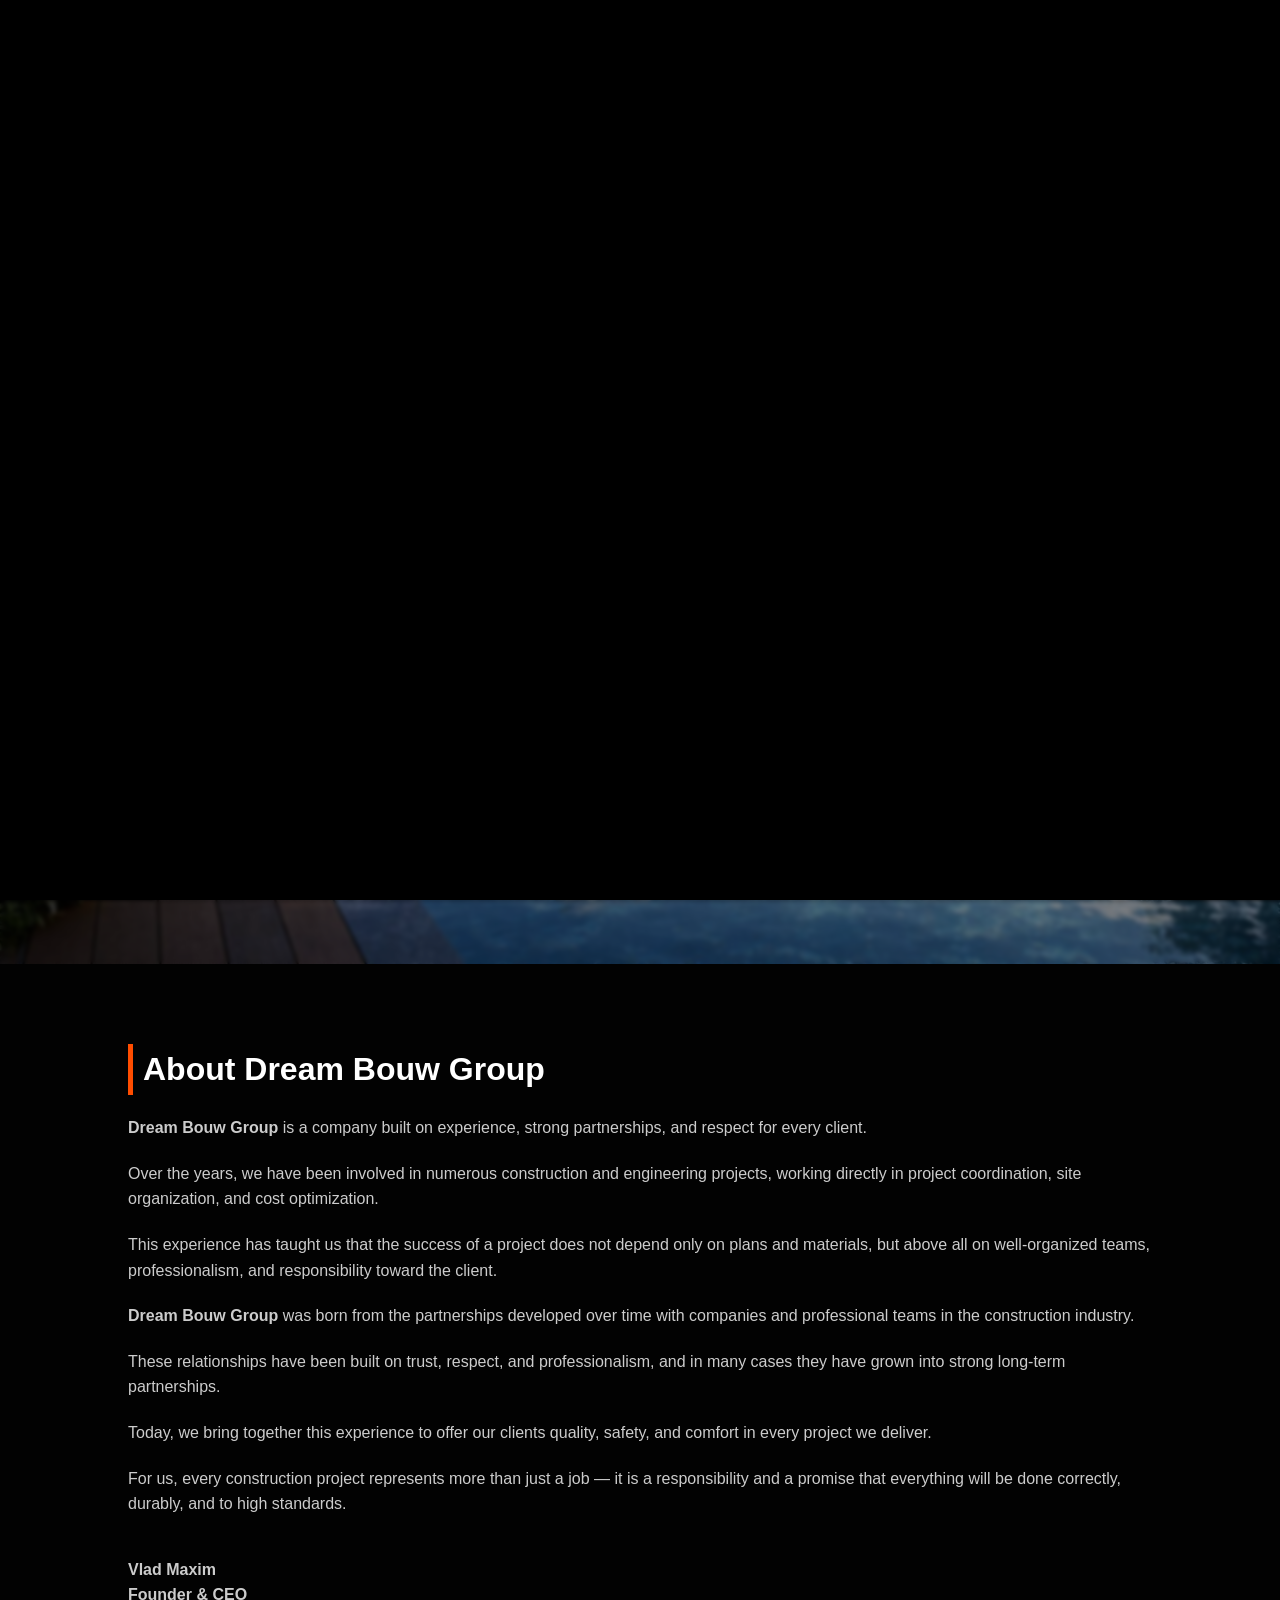
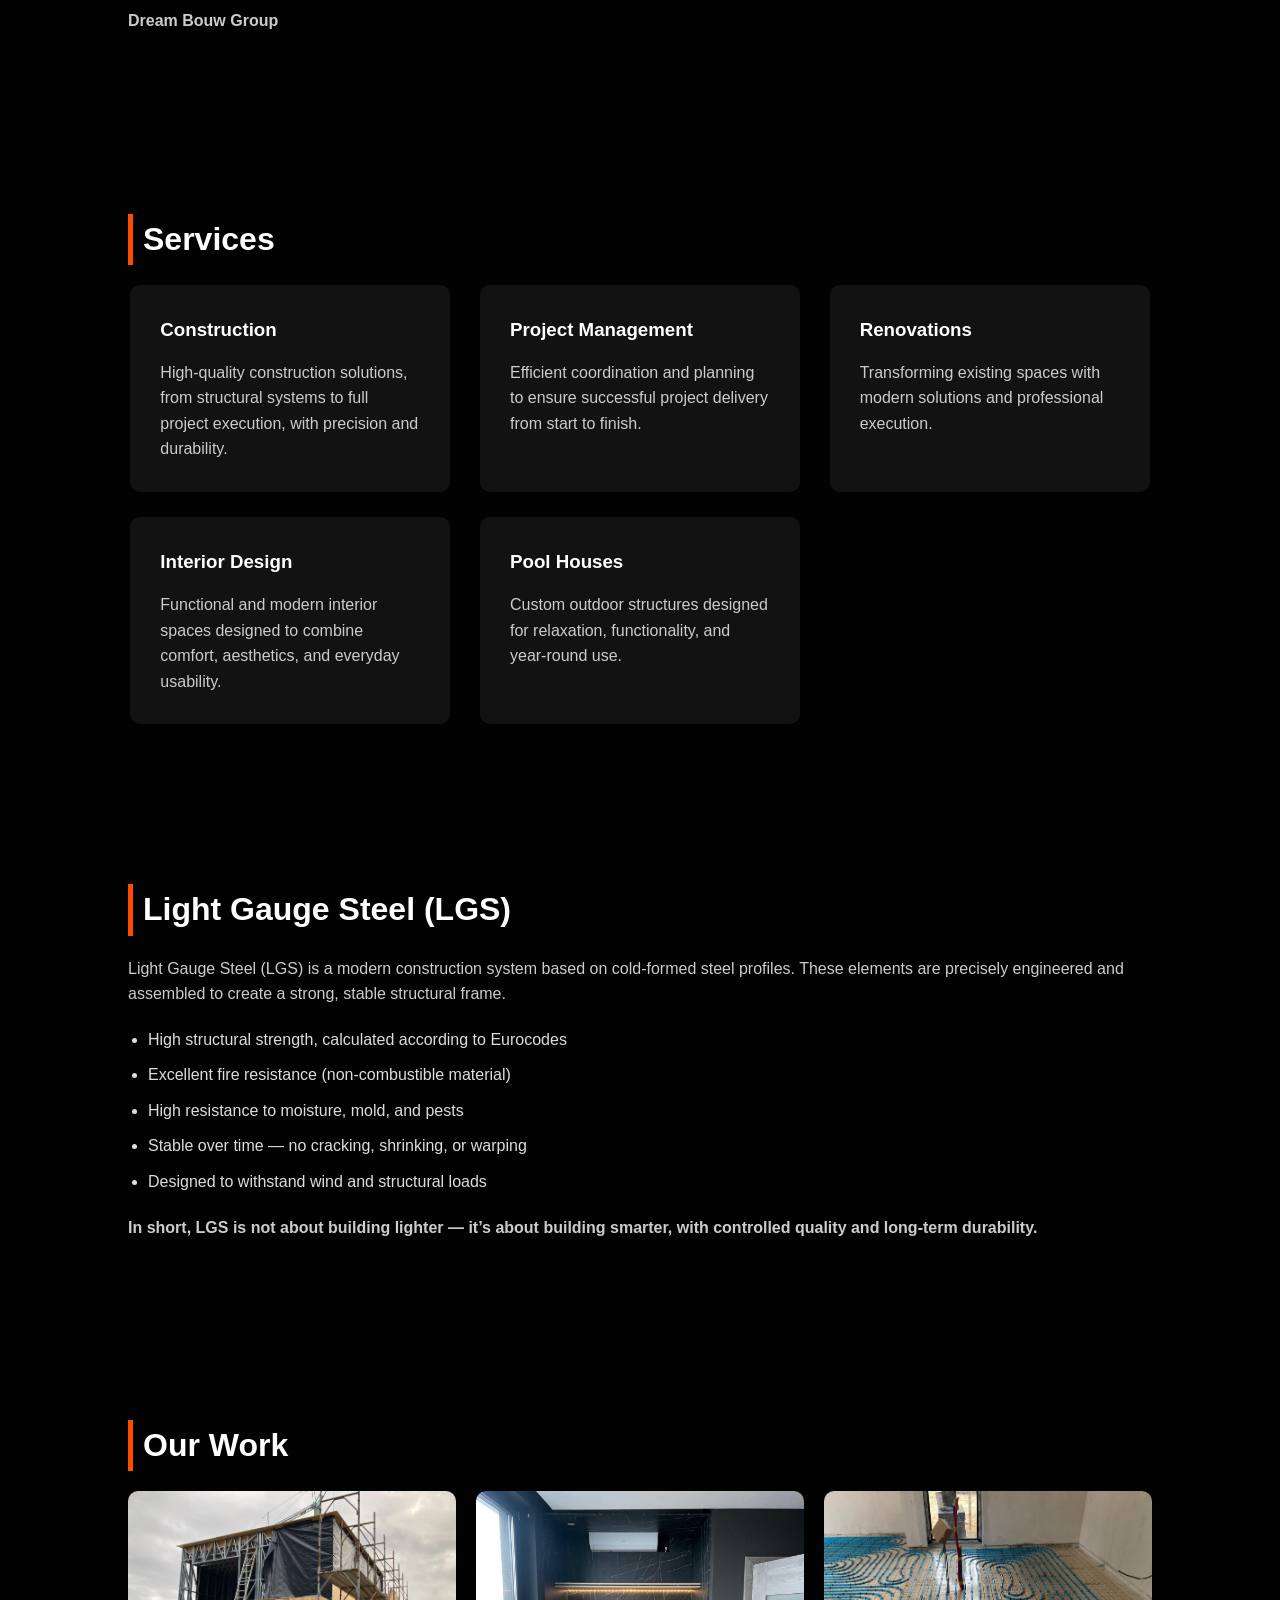
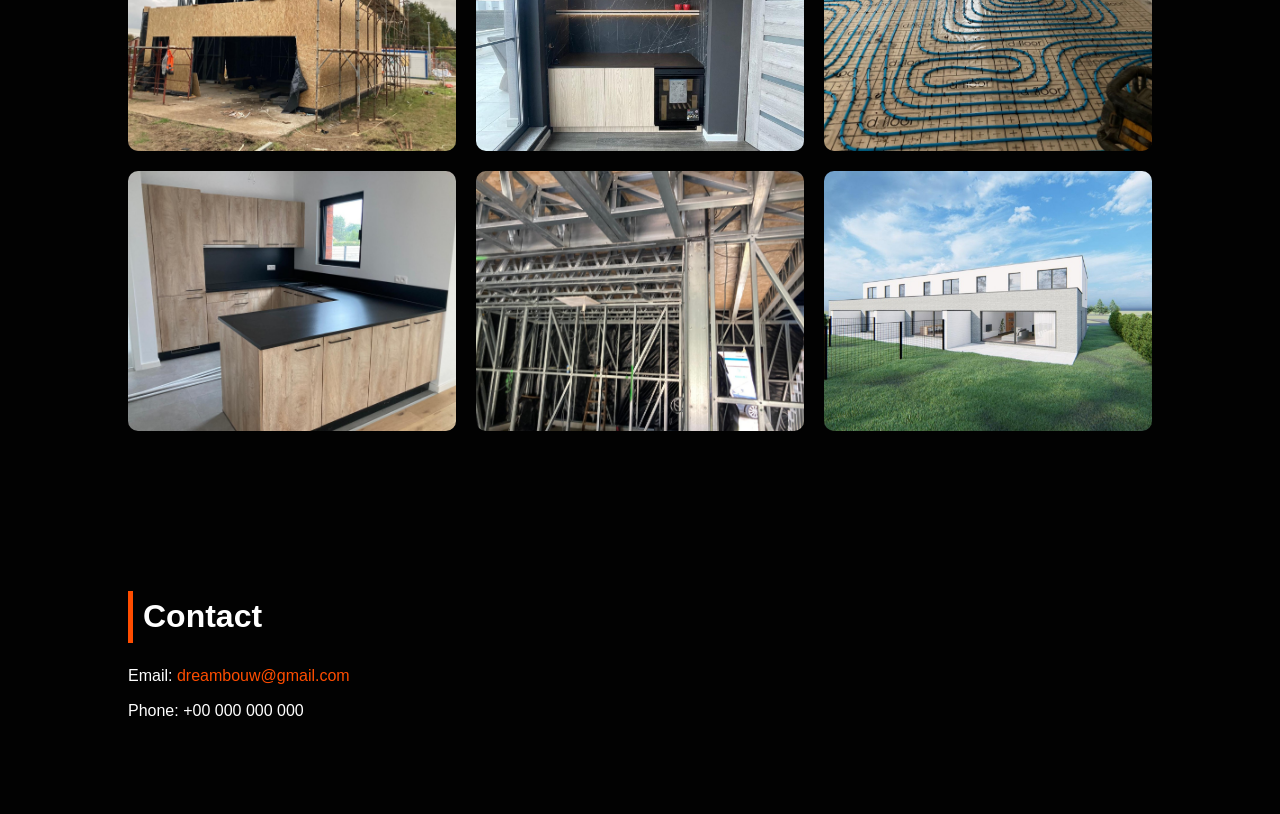
==== index.html @ 5bb0be72 "APP IPHONE TAMBIEN" ====
<!DOCTYPE html>
<html lang="en">

<head>
    <meta charset="UTF-8">
    <meta name="viewport" content="width=device-width, initial-scale=1.0">
    <title>DreamBouw Group</title>

    <link rel="stylesheet" href="style.css">
    <link rel="manifest" href="manifest.json">
    <meta name="theme-color" content="#000000">
    <link rel="icon" href="images/logo.jpg">
    <link rel="apple-touch-icon" href="images/icon-192.png">

    <meta name="apple-mobile-web-app-capable" content="yes">
    <meta name="apple-mobile-web-app-status-bar-style" content="black-translucent">
    <meta name="apple-mobile-web-app-title" content="DreamBouw">
</head>

<body>
    <div id="intro-video">
        <video id="introVid" autoplay muted playsinline>
            <source src="videos/intro.mp4" type="video/mp4">
        </video>
    </div>

    <!-- NAVBAR -->
    <nav class="navbar">
        <div class="logo">
            <a href="#home" class="logo-text">
                <span class="logo-silver">DREAM</span>
                <span class="logo-gold">BOUW GROUP</span>
            </a>
        </div>

        <div class="menu-toggle" id="menu-toggle">
            ☰
        </div>

        <ul class="nav-links" id="nav-links">
            <li><a href="#home">Home</a></li>
            <li><a href="#about">About</a></li>
            <li><a href="#services">Services</a></li>
            <li><a href="#lgs">LGS</a></li>
            <li><a href="#projects">Projects</a></li>
            <li><a href="#contact">Contact</a></li>
        </ul>
    </nav>

    <!-- HERO -->
    <header class="hero" id="home">
        <div class="overlay">
            <h1 id="hero-text">YOU DREAM IT</h1>
        </div>
    </header>

    <!-- ABOUT -->
    <section id="about" class="about">
        <div class="container">
            <h2>About Dream Bouw Group</h2>

            <p><strong>Dream Bouw Group</strong> is a company built on experience, strong partnerships, and respect for
                every client.</p>

            <p>Over the years, we have been involved in numerous construction and engineering projects, working directly
                in project coordination, site organization, and cost optimization.</p>

            <p>This experience has taught us that the success of a project does not depend only on plans and materials,
                but above all on well-organized teams, professionalism, and responsibility toward the client.</p>

            <p><strong>Dream Bouw Group</strong> was born from the partnerships developed over time with companies and
                professional teams in the construction industry.</p>

            <p>These relationships have been built on trust, respect, and professionalism, and in many cases they have
                grown into strong long-term partnerships.</p>

            <p>Today, we bring together this experience to offer our clients quality, safety, and comfort in every
                project we deliver.</p>

            <p>For us, every construction project represents more than just a job — it is a responsibility and a promise
                that everything will be done correctly, durably, and to high standards.</p>

            <p class="firma">
                Vlad Maxim<br>
                Founder & CEO<br>
                Dream Bouw Group
            </p>
        </div>
    </section>

    <!-- SERVICES -->
    <section id="services" class="section services">
        <div class="container">
            <h2>Services</h2>

            <div class="services-grid">

                <div class="service-card">
                    <h3>Construction</h3>
                    <p>High-quality construction solutions, from structural systems to full project execution, with
                        precision and durability.</p>
                </div>

                <div class="service-card">
                    <h3>Project Management</h3>
                    <p>Efficient coordination and planning to ensure successful project delivery from start to finish.
                    </p>
                </div>

                <div class="service-card">
                    <h3>Renovations</h3>
                    <p>Transforming existing spaces with modern solutions and professional execution.</p>
                </div>

                <div class="service-card">
                    <h3>Interior Design</h3>
                    <p>Functional and modern interior spaces designed to combine comfort, aesthetics, and everyday
                        usability.</p>
                </div>

                <div class="service-card">
                    <h3>Pool Houses</h3>
                    <p>Custom outdoor structures designed for relaxation, functionality, and year-round use.</p>
                </div>

            </div>
        </div>
    </section>

    <!-- LGS SECTION -->
    <section id="lgs" class="lgs">
        <div class="container">
            <h2>Light Gauge Steel (LGS)</h2>

            <p>
                Light Gauge Steel (LGS) is a modern construction system based on cold-formed steel profiles.
                These elements are precisely engineered and assembled to create a strong, stable structural frame.
            </p>

            <ul class="lgs-list">
                <li>High structural strength, calculated according to Eurocodes</li>
                <li>Excellent fire resistance (non-combustible material)</li>
                <li>High resistance to moisture, mold, and pests</li>
                <li>Stable over time — no cracking, shrinking, or warping</li>
                <li>Designed to withstand wind and structural loads</li>
            </ul>

            <p class="lgs-final">
                In short, LGS is not about building lighter — it’s about building smarter,
                with controlled quality and long-term durability.
            </p>
        </div>
    </section>

    <section id="projects" class="projects">
        <div class="container">
            <h2>Our Work</h2>

            <div class="projects-grid">

                <div class="project-card"
                    data-images='["images/project1.jpg","images/project1-2.jpg","images/project1-3.jpg","images/project1-4.jpg"]'>
                    <img src="images/project1.jpg" alt="">
                </div>

                <div class="project-card"
                    data-images='["images/project2.jpg","images/project2-2.jpg","images/project2-3.jpg","images/project2-4.jpg"]'>
                    <img src="images/project2.jpg" alt="">
                </div>

                <div class="project-card"
                    data-images='["images/project3.jpg","images/project3-2.jpg","images/project3-3.jpg","images/project3-4.jpg"]'>
                    <img src="images/project3.jpg" alt="">
                </div>

                <div class="project-card"
                    data-images='["images/project4.jpg","images/project4-2.jpg","images/project4-3.jpg","images/project4-4.jpg"]'>
                    <img src="images/project4.jpg" alt="">
                </div>

                <div class="project-card"
                    data-images='["images/project5.jpg","images/project5-2.jpg","images/project5-3.jpg","images/project5-4.jpg"]'>
                    <img src="images/project5.jpg" alt="">
                </div>

                <div class="project-card"
                    data-images='["images/project6.jpg","images/project6-2.jpg","images/project6-3.jpg","images/project6-4.jpg"]'>
                    <img src="images/project6.jpg" alt="">
                </div>

            </div>
        </div>
    </section>

    <!-- CONTACT -->
    <section id="contact" class="section contact">
        <div class="container">
            <h2>Contact</h2>
            <p>Email: <a href="mailto:dreambouw@gmail.com">dreambouw@gmail.com</a></p>
            <p>Phone: +00 000 000 000</p>
        </div>
    </section>

    <script src="script.js"></script>
</body>

</html>
---- style.css ----
/* RESET */
* {
    margin: 0;
    padding: 0;
    box-sizing: border-box;
}

/* GENERAL */
html {
    scroll-behavior: smooth;
}

body {
    font-family: Arial, sans-serif;
    background-color: #000;
    color: white;
    line-height: 1.6;
    padding-top: 64px;
    position: relative;
    min-height: 100vh;
    overflow-x: hidden;
}

body::before {
    content: "";
    position: fixed;
    inset: 0;
    background: url("images/estructura-sola.png") center center / cover no-repeat;
    transform: scale(1.12);
    filter: blur(7px) brightness(0.58);
    z-index: -2;
}

body::after {
    content: "";
    position: fixed;
    inset: 0;
    background: rgba(0, 0, 0, 0.20);
    z-index: -1;
}

/* NAVBAR */
.navbar {
    position: fixed;
    top: 0;
    left: 0;
    width: 100%;
    background: rgba(0, 0, 0, 0.72);
    backdrop-filter: blur(8px);
    -webkit-backdrop-filter: blur(8px);
    display: flex;
    justify-content: center;
    align-items: center;
    padding: 10px 20px;
    z-index: 1000;
    min-height: 64px;
}

/* LOGO */
.logo {
    display: flex;
    justify-content: center;
    align-items: center;
    width: 100%;
}

.logo-text {
    text-decoration: none;
    display: flex;
    align-items: center;
    gap: 8px;
    font-family: Arial, sans-serif;
    font-weight: 900;
    font-size: 1.35rem;
    line-height: 1;
    letter-spacing: 0.5px;
    text-transform: uppercase;
    white-space: nowrap;
}

.logo-silver,
.logo-gold {
    display: inline-block;
    text-shadow:
        0 1px 0 rgba(255, 255, 255, 0.35),
        0 2px 0 rgba(0, 0, 0, 0.25),
        0 3px 6px rgba(0, 0, 0, 0.45);
}

.logo-silver {
    background: linear-gradient(to bottom,
            #ffffff 0%,
            #f2f2f2 18%,
            #cfcfcf 38%,
            #ffffff 52%,
            #9c9c9c 72%,
            #eeeeee 100%);
    -webkit-background-clip: text;
    -webkit-text-fill-color: transparent;
    background-clip: text;
}

.logo-gold {
    background: linear-gradient(to bottom,
            #fff4b0 0%,
            #ffd95a 18%,
            #c69214 40%,
            #ffea8a 55%,
            #9f6d00 75%,
            #f5cd45 100%);
    -webkit-background-clip: text;
    -webkit-text-fill-color: transparent;
    background-clip: text;
}

/* LINKS */
.nav-links {
    list-style: none;
    display: flex;
    gap: 26px;
    align-items: center;
}

.nav-links a {
    text-decoration: none;
    text-transform: uppercase;
    font-weight: 300;
    font-size: 0.95rem;
    letter-spacing: 1.6px;
    color: rgba(255, 255, 255, 0.88);
    background: none;
    border: none;
    box-shadow: none;
    padding: 0;
    border-radius: 0;
    text-shadow: 0 1px 4px rgba(0, 0, 0, 0.45);
    transition: color 0.25s ease, opacity 0.25s ease;
}

.nav-links a:hover {
    color: #e7c46a;
    transform: none;
}

.nav-links a:active {
    transform: none;
    box-shadow: none;
}

/* HAMBURGUESA */
.menu-toggle {
    display: none;
    font-size: 2rem;
    cursor: pointer;
    color: white;
}

/* HERO */
.hero {
    position: relative;
    height: 100vh;
    overflow: hidden;
    display: flex;
    justify-content: center;
    align-items: center;
}

.hero::before {
    content: "";
    position: absolute;
    inset: 0;
    background: url("images/fondo.jpg") center center / cover no-repeat;
    z-index: 0;
    animation: zoomHero 20s ease-in-out infinite alternate;
}

@keyframes zoomHero {
    0% {
        transform: scale(1);
    }

    100% {
        transform: scale(1.05);
    }
}

/* OVERLAY */
.overlay {
    position: relative;
    z-index: 1;
    width: 100%;
    height: 100%;
    background: rgba(0, 0, 0, 0.45);
    backdrop-filter: blur(2px);
    -webkit-backdrop-filter: blur(2px);
    display: flex;
    justify-content: center;
    align-items: center;
    text-align: center;
    padding: 20px;
}

/* HERO TEXT */
#hero-text {
    font-size: 2.8rem;
    font-weight: 300;
    letter-spacing: 6px;
    text-transform: uppercase;
    color: rgba(255, 255, 255, 0.95);
    text-shadow:
        0 0 10px rgba(255, 255, 255, 0.15),
        0 0 20px rgba(255, 255, 255, 0.08);
    padding: 12px 30px;
    border-radius: 8px;
    border: 1px solid rgba(255, 255, 255, 0.08);
    opacity: 1;
    transform: translateY(0);
    transition: all 0.4s ease;
}

#hero-text:hover {
    letter-spacing: 8px;
    text-shadow:
        0 0 15px rgba(255, 255, 255, 0.25),
        0 0 30px rgba(255, 255, 255, 0.12);
    border-color: rgba(255, 255, 255, 0.2);
}

#hero-text::after {
    content: "";
    display: block;
    width: 60px;
    height: 1px;
    background: rgba(255, 255, 255, 0.4);
    margin: 12px auto 0;
    transition: width 0.4s ease, opacity 0.4s ease;
    opacity: 0.7;
}

#hero-text:hover::after {
    width: 100px;
    opacity: 1;
}

.hero-out {
    opacity: 0;
    transform: translateY(20px);
}

.hero-in {
    opacity: 1;
    transform: translateY(0);
}

/* SECCIONES */
section {
    padding: 80px 10%;
}

/* TITULOS */
h2 {
    font-size: 2rem;
    margin-bottom: 20px;
    border-left: 5px solid #ff4d00;
    padding-left: 10px;
}

/* ABOUT */
.about {
    background-color: rgba(10, 10, 10, 0.28);
}

.about p {
    margin-bottom: 20px;
    color: #ccc;
}

/* FIRMA */
.firma {
    margin-top: 40px;
    font-weight: bold;
}

/* SERVICES */
.services {
    background: rgba(10, 10, 10, 0.28);
}

.services-grid {
    display: grid;
    grid-template-columns: repeat(3, 1fr);
    gap: 25px;
    justify-items: center;
}

.service-card {
    width: 100%;
    max-width: 320px;
    background: rgba(26, 26, 26, 0.68);
    padding: 30px;
    border-radius: 10px;
    transition: transform 0.3s ease, background 0.3s ease;
}

.service-card:hover {
    transform: translateY(-5px);
    background: rgba(34, 34, 34, 0.82);
}

.service-card h3 {
    margin-bottom: 15px;
    color: white;
}

.service-card p {
    color: #ccc;
}

/* LGS */
.lgs {
    background-color: rgba(10, 10, 10, 0.28);
    padding: 80px 10%;
}

.lgs p {
    margin-bottom: 20px;
    color: #ccc;
}

.lgs-list {
    margin: 20px 0;
    padding-left: 20px;
}

.lgs-list li {
    margin-bottom: 10px;
    color: #ddd;
}

.lgs-final {
    margin-top: 20px;
    font-weight: bold;
    color: white;
}

/* PROJECTS */
.projects {
    padding: 80px 10%;
    background: rgba(10, 10, 10, 0.22);
}

.projects-grid {
    display: grid;
    grid-template-columns: repeat(3, 1fr);
    gap: 20px;
}

.project-card {
    position: relative;
    overflow: hidden;
    border-radius: 10px;
    background: rgba(17, 17, 17, 0.68);
    transition: box-shadow 0.3s ease;
}

.project-card img {
    width: 100%;
    height: 260px;
    object-fit: cover;
    display: block;
    transition: transform 0.4s ease, opacity 0.3s ease;
}

.project-card:hover img {
    transform: scale(1.03);
}

.project-card:hover {
    box-shadow: 0 0 20px rgba(255, 77, 0, 0.25);
}

/* CONTACT */
.contact {
    background: rgba(10, 10, 10, 0.25);
}

.contact p {
    margin-bottom: 10px;
}

.contact a {
    color: #ff4d00;
    text-decoration: none;
}

.contact a:hover {
    text-decoration: underline;
}

/* INTRO VIDEO */
#intro-video {
    position: fixed;
    inset: 0;
    background: black;
    z-index: 9999;
    overflow: hidden;
}

#intro-video video {
    width: 100%;
    height: 100%;
    object-fit: cover;
    display: block;
}

.fade-out {
    opacity: 0;
    transition: opacity 1s ease;
    pointer-events: none;
}

/* MOBILE */
@media (max-width: 768px) {
    body {
        padding-top: 70px;
    }

    body::before {
        transform: scale(1.08);
        filter: blur(6px) brightness(0.55);
    }

    .navbar {
        justify-content: center;
        padding: 15px 50px 15px 20px;
        min-height: 70px;
    }

    .menu-toggle {
        display: block;
        position: absolute;
        right: 20px;
        top: 50%;
        transform: translateY(-50%);
    }

    .nav-links {
        position: absolute;
        top: 70px;
        left: 0;
        width: 100%;
        background: rgba(0, 0, 0, 0.92);
        flex-direction: column;
        text-align: center;
        display: none;
        gap: 0;
        padding: 8px 0 12px;
    }

    .nav-links.active {
        display: flex;
    }

    .logo-text {
        font-size: 1.05rem;
        gap: 5px;
    }

    .nav-links li {
        padding: 8px 0;
        border-top: none;
    }

    .nav-links a {
        display: inline-block;
        min-width: auto;
        text-align: center;
        font-size: 0.92rem;
        font-weight: 300;
        letter-spacing: 1.4px;
        padding: 6px 0;
    }

    .hero {
        height: 100vh;
        padding: 0;
        background-position: center center;
        background-size: cover;
    }

    .overlay {
        width: 100%;
        height: 100%;
        padding: 20px;
        background: rgba(0, 0, 0, 0.35);
    }

    #hero-text {
        font-size: 2rem;
    }

    section {
        padding: 50px 20px;
    }

    h2 {
        font-size: 1.5rem;
    }

    .about {
        text-align: left;
    }

    .services-grid {
        grid-template-columns: 1fr;
    }

    .projects-grid {
        grid-template-columns: 1fr;
    }

    .project-card img {
        height: 240px;
    }

    .lgs {
        padding: 50px 20px;
    }
}
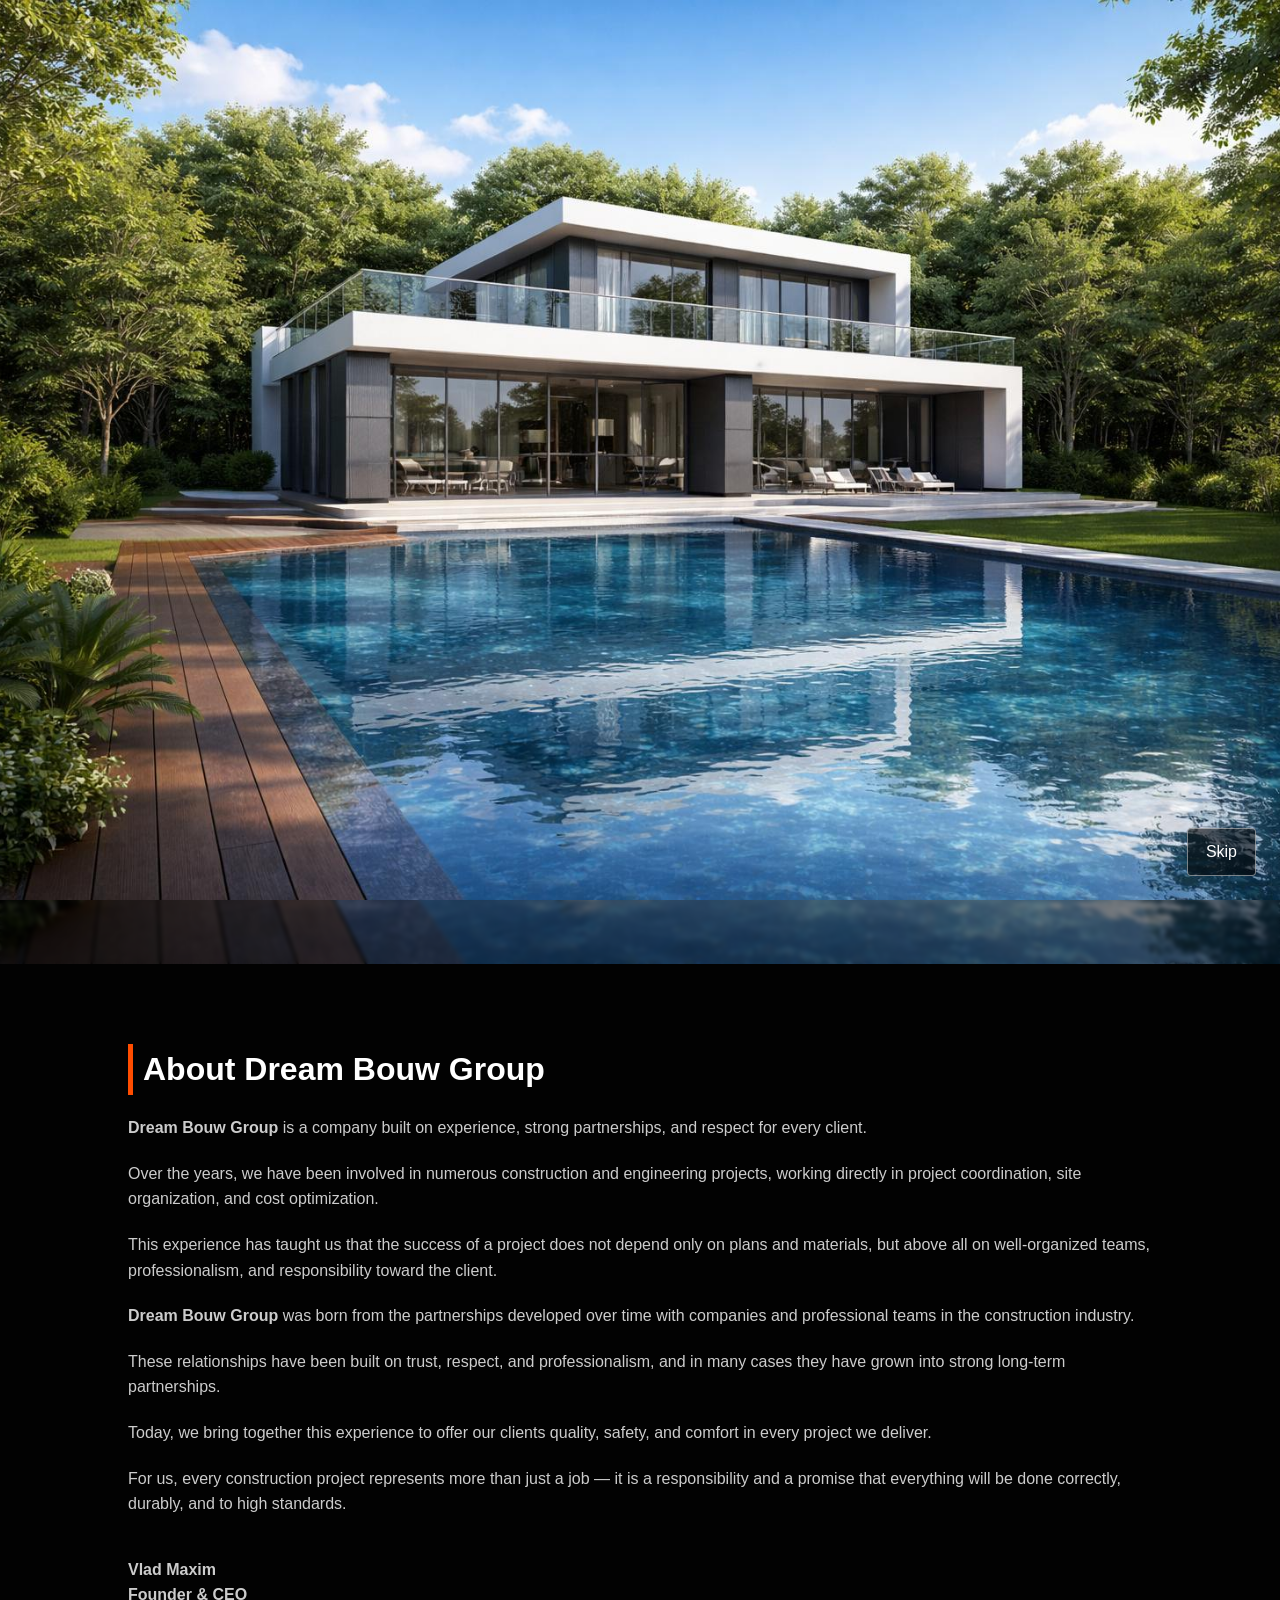
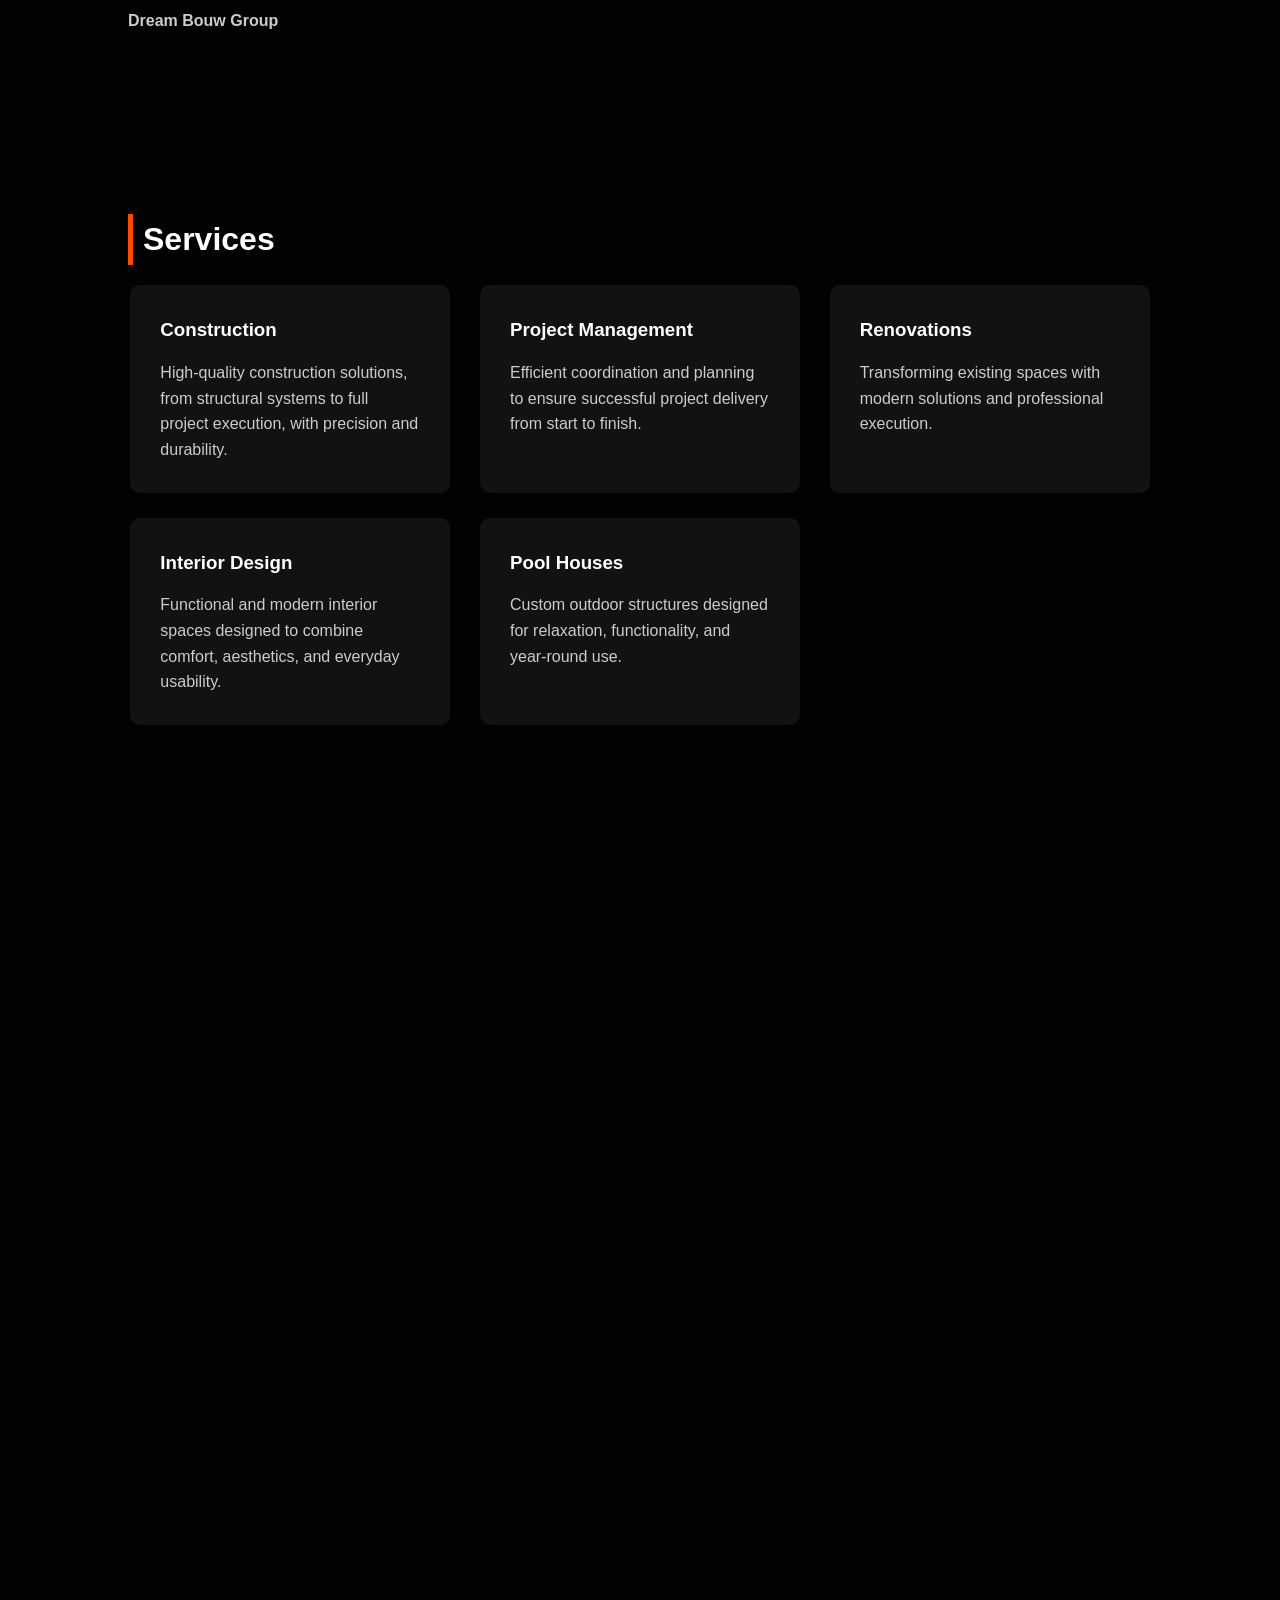
==== commit 9a788b3f: "Improve static site SEO and contact UX" ====
--- a/index.html
+++ b/index.html
@@ -5,7 +5,25 @@
     <meta charset="UTF-8">
     <meta name="viewport" content="width=device-width, initial-scale=1.0">
     <title>DreamBouw Group</title>
-
+    <meta name="description"
+        content="DreamBouw Group delivers construction, renovations, project management, interior design, pool houses, and Light Gauge Steel solutions with durable, professional execution.">
+    <link rel="canonical" href="https://dreambouwgroup.com/">
+
+    <meta property="og:type" content="website">
+    <meta property="og:title" content="DreamBouw Group">
+    <meta property="og:description"
+        content="Construction, renovations, project management, interior design, pool houses, and Light Gauge Steel solutions.">
+    <meta property="og:url" content="https://dreambouwgroup.com/">
+    <meta property="og:image" content="https://dreambouwgroup.com/images/fondo.jpg">
+    <meta property="og:site_name" content="DreamBouw Group">
+
+    <meta name="twitter:card" content="summary_large_image">
+    <meta name="twitter:title" content="DreamBouw Group">
+    <meta name="twitter:description"
+        content="Construction, renovations, project management, interior design, pool houses, and Light Gauge Steel solutions.">
+    <meta name="twitter:image" content="https://dreambouwgroup.com/images/fondo.jpg">
+
+    <link rel="preload" href="images/fondo.jpg" as="image">
     <link rel="stylesheet" href="style.css">
     <link rel="manifest" href="manifest.json">
     <meta name="theme-color" content="#000000">
@@ -15,13 +33,31 @@
     <meta name="apple-mobile-web-app-capable" content="yes">
     <meta name="apple-mobile-web-app-status-bar-style" content="black-translucent">
     <meta name="apple-mobile-web-app-title" content="DreamBouw">
+
+    <script type="application/ld+json">
+        {
+            "@context": "https://schema.org",
+            "@type": "ConstructionBusiness",
+            "name": "DreamBouw Group",
+            "url": "https://dreambouwgroup.com/",
+            "logo": "https://dreambouwgroup.com/images/logo.jpg",
+            "email": "info@dreambouwgroup.com",
+            "telephone": "+32494583589",
+            "founder": {
+                "@type": "Person",
+                "name": "Vlad Maxim"
+            },
+            "description": "Construction, renovations, project management, interior design, pool houses, and Light Gauge Steel solutions."
+        }
+    </script>
 </head>
 
 <body>
     <div id="intro-video">
-        <video id="introVid" autoplay muted playsinline>
+        <video id="introVid" autoplay muted playsinline preload="metadata" poster="images/fondo.jpg">
             <source src="videos/intro.mp4" type="video/mp4">
         </video>
+        <button class="intro-skip" id="intro-skip" type="button">Skip</button>
     </div>
 
     <!-- NAVBAR -->
@@ -33,9 +69,10 @@
             </a>
         </div>
 
-        <div class="menu-toggle" id="menu-toggle">
+        <button class="menu-toggle" id="menu-toggle" type="button" aria-label="Open navigation menu"
+            aria-controls="nav-links" aria-expanded="false">
             ☰
-        </div>
+        </button>
 
         <ul class="nav-links" id="nav-links">
             <li><a href="#home">Home</a></li>
@@ -50,7 +87,15 @@
     <!-- HERO -->
     <header class="hero" id="home">
         <div class="overlay">
-            <h1 id="hero-text">YOU DREAM IT</h1>
+            <div class="hero-content">
+                <h1 id="hero-text">YOU DREAM IT</h1>
+                <div class="hero-actions">
+                    <a class="button button-primary"
+                        href="mailto:info@dreambouwgroup.com?subject=Project%20request%20-%20DreamBouw%20Group">Request a
+                        quote</a>
+                    <a class="button button-secondary" href="#projects">View work</a>
+                </div>
+            </div>
         </div>
     </header>
 
@@ -160,32 +205,50 @@
 
                 <div class="project-card"
                     data-images='["images/project1.jpg","images/project1-2.jpg","images/project1-3.jpg","images/project1-4.jpg"]'>
-                    <img src="images/project1.jpg" alt="">
+                    <button class="project-button" type="button" aria-label="Open construction project gallery">
+                        <img src="images/project1.jpg" alt="DreamBouw construction project exterior view" width="1536"
+                            height="1152" loading="lazy" decoding="async">
+                    </button>
                 </div>
 
                 <div class="project-card"
                     data-images='["images/project2.jpg","images/project2-2.jpg","images/project2-3.jpg","images/project2-4.jpg"]'>
-                    <img src="images/project2.jpg" alt="">
+                    <button class="project-button" type="button" aria-label="Open renovation project gallery">
+                        <img src="images/project2.jpg" alt="DreamBouw renovation project detail" width="1152"
+                            height="1536" loading="lazy" decoding="async">
+                    </button>
                 </div>
 
                 <div class="project-card"
                     data-images='["images/project3.jpg","images/project3-2.jpg","images/project3-3.jpg","images/project3-4.jpg"]'>
-                    <img src="images/project3.jpg" alt="">
+                    <button class="project-button" type="button" aria-label="Open structural construction gallery">
+                        <img src="images/project3.jpg" alt="DreamBouw structural construction work" width="1536"
+                            height="1152" loading="lazy" decoding="async">
+                    </button>
                 </div>
 
                 <div class="project-card"
                     data-images='["images/project4.jpg","images/project4-2.jpg","images/project4-3.jpg","images/project4-4.jpg"]'>
-                    <img src="images/project4.jpg" alt="">
+                    <button class="project-button" type="button" aria-label="Open interior and finishing gallery">
+                        <img src="images/project4.jpg" alt="DreamBouw interior and finishing project" width="1536"
+                            height="1152" loading="lazy" decoding="async">
+                    </button>
                 </div>
 
                 <div class="project-card"
                     data-images='["images/project5.jpg","images/project5-2.jpg","images/project5-3.jpg","images/project5-4.jpg"]'>
-                    <img src="images/project5.jpg" alt="">
+                    <button class="project-button" type="button" aria-label="Open residential building gallery">
+                        <img src="images/project5.jpg" alt="DreamBouw residential building project" width="1536"
+                            height="1152" loading="lazy" decoding="async">
+                    </button>
                 </div>
 
                 <div class="project-card"
                     data-images='["images/project6.jpg","images/project6-2.jpg","images/project6-3.jpg","images/project6-4.jpg"]'>
-                    <img src="images/project6.jpg" alt="">
+                    <button class="project-button" type="button" aria-label="Open completed construction gallery">
+                        <img src="images/project6.jpg" alt="DreamBouw completed construction project" width="1536"
+                            height="864" loading="lazy" decoding="async">
+                    </button>
                 </div>
 
             </div>
@@ -196,12 +259,29 @@
     <section id="contact" class="section contact">
         <div class="container">
             <h2>Contact</h2>
-            <p>Email: <a href="mailto:dreambouw@gmail.com">dreambouw@gmail.com</a></p>
-            <p>Phone: +00 000 000 000</p>
-        </div>
-    </section>
+            <p>Tell us what you want to build and we will get back to you with the next steps.</p>
+            <div class="contact-actions">
+                <a class="button button-primary"
+                    href="mailto:info@dreambouwgroup.com?subject=Project%20request%20-%20DreamBouw%20Group&body=Hello%20DreamBouw%20Group,%0D%0A%0D%0AI%20would%20like%20to%20discuss%20a%20project.%0D%0A%0D%0AProject%20type:%0D%0ALocation:%0D%0ATimeline:%0D%0AMessage:%0D%0A">Email
+                    DreamBouw</a>
+                <a class="button button-secondary" href="mailto:info@dreambouwgroup.com">info@dreambouwgroup.com</a>
+                <a class="button button-secondary" href="tel:+32494583589">+32 494 58 35 89</a>
+            </div>
+        </div>
+    </section>
+
+    <div class="lightbox" id="project-lightbox" aria-hidden="true">
+        <div class="lightbox-backdrop" data-lightbox-close></div>
+        <div class="lightbox-dialog" role="dialog" aria-modal="true" aria-label="Project gallery">
+            <button class="lightbox-close" type="button" aria-label="Close gallery" data-lightbox-close>×</button>
+            <button class="lightbox-nav lightbox-prev" type="button" aria-label="Previous image">‹</button>
+            <img class="lightbox-image" id="lightbox-image" src="images/project1.jpg" alt="">
+            <button class="lightbox-nav lightbox-next" type="button" aria-label="Next image">›</button>
+            <p class="lightbox-count" id="lightbox-count"></p>
+        </div>
+    </div>
 
     <script src="script.js"></script>
 </body>
 
-</html>+</html>
--- a/style.css
+++ b/style.css
@@ -19,6 +19,10 @@
     position: relative;
     min-height: 100vh;
     overflow-x: hidden;
+}
+
+body.lightbox-open {
+    overflow: hidden;
 }
 
 body::before {
@@ -153,6 +157,17 @@
     font-size: 2rem;
     cursor: pointer;
     color: white;
+    background: transparent;
+    border: 0;
+    line-height: 1;
+    padding: 4px;
+}
+
+.menu-toggle:focus-visible,
+.nav-links a:focus-visible,
+.logo-text:focus-visible {
+    outline: 2px solid #e7c46a;
+    outline-offset: 4px;
 }
 
 /* HERO */
@@ -198,6 +213,13 @@
     align-items: center;
     text-align: center;
     padding: 20px;
+}
+
+.hero-content {
+    display: flex;
+    flex-direction: column;
+    align-items: center;
+    gap: 28px;
 }
 
 /* HERO TEXT */
@@ -237,6 +259,53 @@
     opacity: 0.7;
 }
 
+.hero-actions,
+.contact-actions {
+    display: flex;
+    flex-wrap: wrap;
+    justify-content: center;
+    gap: 14px;
+}
+
+.button {
+    display: inline-flex;
+    align-items: center;
+    justify-content: center;
+    min-height: 44px;
+    padding: 10px 18px;
+    border-radius: 4px;
+    border: 1px solid transparent;
+    font-weight: 700;
+    text-decoration: none;
+    text-transform: uppercase;
+    letter-spacing: 0.8px;
+    line-height: 1.2;
+    transition: background 0.25s ease, border-color 0.25s ease, color 0.25s ease;
+}
+
+.button-primary {
+    background: #ff4d00;
+    color: white;
+}
+
+.button-primary:hover,
+.button-primary:focus-visible {
+    background: #e74400;
+    color: white;
+}
+
+.button-secondary {
+    border-color: rgba(255, 255, 255, 0.55);
+    background: rgba(0, 0, 0, 0.36);
+    color: white;
+}
+
+.button-secondary:hover,
+.button-secondary:focus-visible {
+    border-color: #e7c46a;
+    color: #e7c46a;
+}
+
 #hero-text:hover::after {
     width: 100px;
     opacity: 1;
@@ -255,6 +324,8 @@
 /* SECCIONES */
 section {
     padding: 80px 10%;
+    content-visibility: auto;
+    contain-intrinsic-size: 700px;
 }
 
 /* TITULOS */
@@ -363,6 +434,20 @@
     transition: box-shadow 0.3s ease;
 }
 
+.project-button {
+    display: block;
+    width: 100%;
+    border: 0;
+    padding: 0;
+    background: transparent;
+    cursor: pointer;
+}
+
+.project-button:focus-visible {
+    outline: 2px solid #e7c46a;
+    outline-offset: 4px;
+}
+
 .project-card img {
     width: 100%;
     height: 260px;
@@ -386,15 +471,109 @@
 
 .contact p {
     margin-bottom: 10px;
+    color: #ccc;
 }
 
 .contact a {
-    color: #ff4d00;
     text-decoration: none;
 }
 
-.contact a:hover {
-    text-decoration: underline;
+.contact-actions {
+    justify-content: flex-start;
+    margin-top: 22px;
+}
+
+/* LIGHTBOX */
+.lightbox {
+    position: fixed;
+    inset: 0;
+    z-index: 5000;
+    display: none;
+    align-items: center;
+    justify-content: center;
+    padding: 24px;
+}
+
+.lightbox.is-open {
+    display: flex;
+}
+
+.lightbox-backdrop {
+    position: absolute;
+    inset: 0;
+    background: rgba(0, 0, 0, 0.86);
+}
+
+.lightbox-dialog {
+    position: relative;
+    z-index: 1;
+    width: min(100%, 980px);
+    display: grid;
+    grid-template-columns: 52px 1fr 52px;
+    grid-template-rows: 1fr auto;
+    align-items: center;
+    gap: 12px;
+}
+
+.lightbox-image {
+    grid-column: 2;
+    max-width: 100%;
+    max-height: 78vh;
+    object-fit: contain;
+    justify-self: center;
+    border-radius: 6px;
+    background: #111;
+}
+
+.lightbox-close,
+.lightbox-nav {
+    border: 1px solid rgba(255, 255, 255, 0.35);
+    background: rgba(0, 0, 0, 0.58);
+    color: white;
+    cursor: pointer;
+}
+
+.lightbox-close:hover,
+.lightbox-close:focus-visible,
+.lightbox-nav:hover,
+.lightbox-nav:focus-visible {
+    border-color: #e7c46a;
+    color: #e7c46a;
+    outline: 2px solid #e7c46a;
+    outline-offset: 3px;
+}
+
+.lightbox-close {
+    position: absolute;
+    top: -54px;
+    right: 0;
+    width: 44px;
+    height: 44px;
+    border-radius: 4px;
+    font-size: 2rem;
+    line-height: 1;
+}
+
+.lightbox-nav {
+    width: 52px;
+    height: 70px;
+    border-radius: 4px;
+    font-size: 3rem;
+    line-height: 1;
+}
+
+.lightbox-prev {
+    grid-column: 1;
+}
+
+.lightbox-next {
+    grid-column: 3;
+}
+
+.lightbox-count {
+    grid-column: 1 / -1;
+    text-align: center;
+    color: #ccc;
 }
 
 /* INTRO VIDEO */
@@ -413,10 +592,46 @@
     display: block;
 }
 
+.intro-skip {
+    position: absolute;
+    right: 24px;
+    bottom: 24px;
+    z-index: 1;
+    padding: 10px 18px;
+    border: 1px solid rgba(255, 255, 255, 0.45);
+    border-radius: 4px;
+    background: rgba(0, 0, 0, 0.56);
+    color: white;
+    cursor: pointer;
+    font: inherit;
+}
+
+.intro-skip:hover,
+.intro-skip:focus-visible {
+    background: rgba(0, 0, 0, 0.78);
+    outline: 2px solid #e7c46a;
+    outline-offset: 3px;
+}
+
 .fade-out {
     opacity: 0;
     transition: opacity 1s ease;
     pointer-events: none;
+}
+
+@media (prefers-reduced-motion: reduce) {
+    html {
+        scroll-behavior: auto;
+    }
+
+    *,
+    *::before,
+    *::after {
+        animation-duration: 0.01ms !important;
+        animation-iteration-count: 1 !important;
+        scroll-behavior: auto !important;
+        transition-duration: 0.01ms !important;
+    }
 }
 
 /* MOBILE */
@@ -499,6 +714,16 @@
         font-size: 2rem;
     }
 
+    .hero-actions,
+    .contact-actions {
+        width: 100%;
+    }
+
+    .button {
+        width: 100%;
+        max-width: 320px;
+    }
+
     section {
         padding: 50px 20px;
     }
@@ -523,7 +748,26 @@
         height: 240px;
     }
 
+    .lightbox {
+        padding: 16px;
+    }
+
+    .lightbox-dialog {
+        grid-template-columns: 44px 1fr 44px;
+        gap: 8px;
+    }
+
+    .lightbox-image {
+        max-height: 72vh;
+    }
+
+    .lightbox-nav {
+        width: 44px;
+        height: 58px;
+        font-size: 2.4rem;
+    }
+
     .lgs {
         padding: 50px 20px;
     }
-}+}
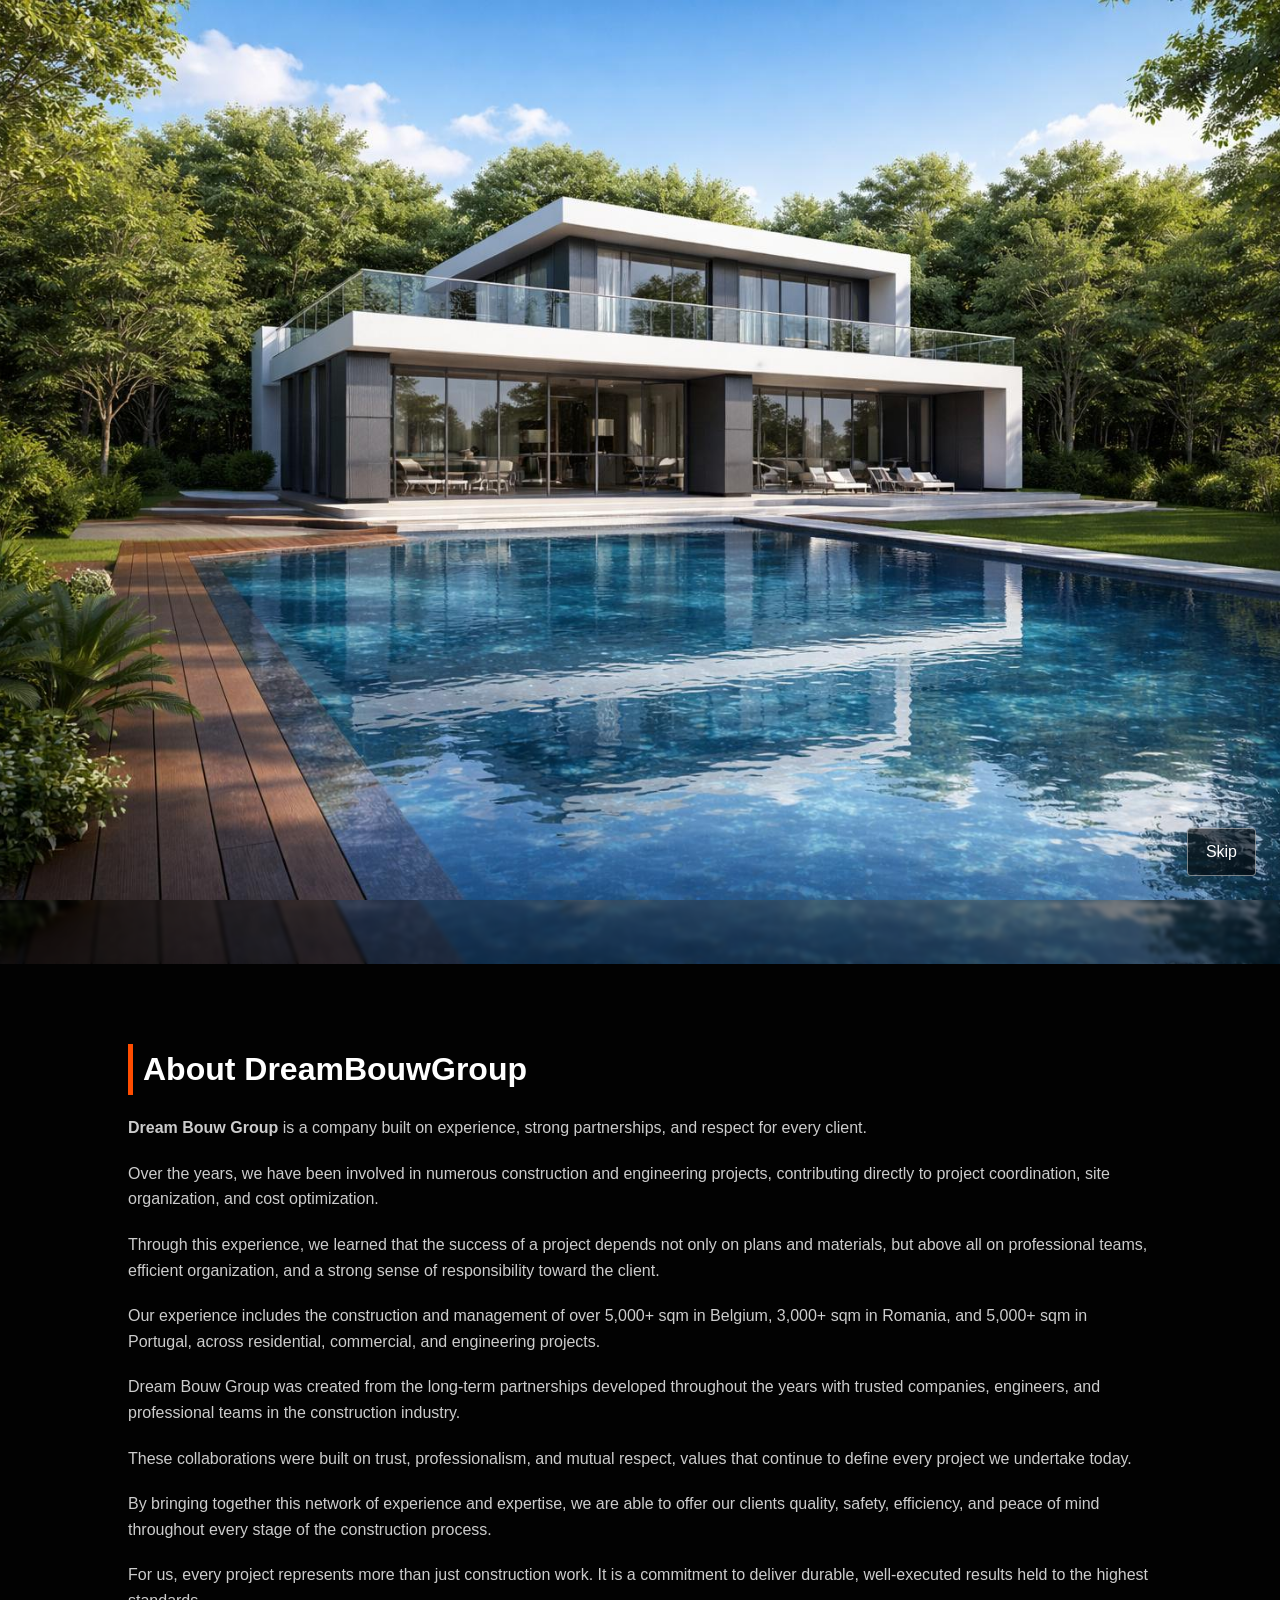
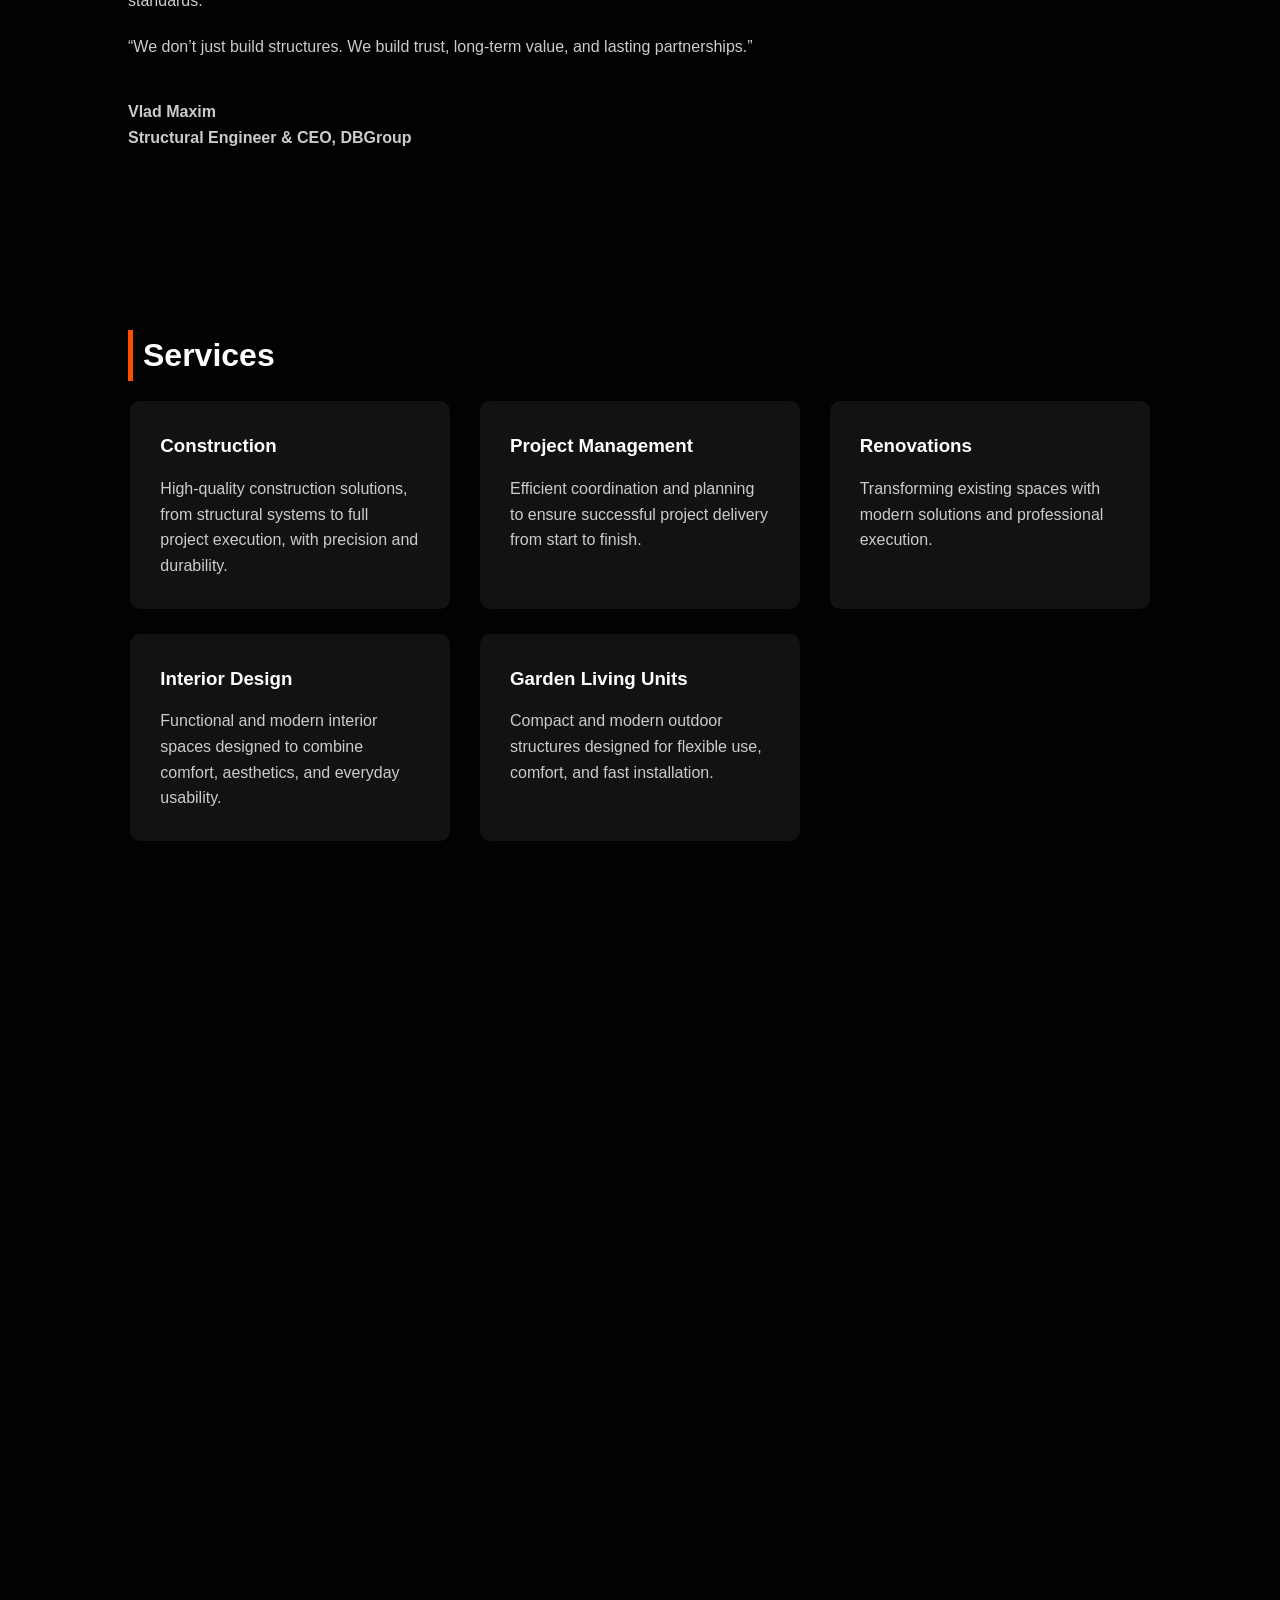
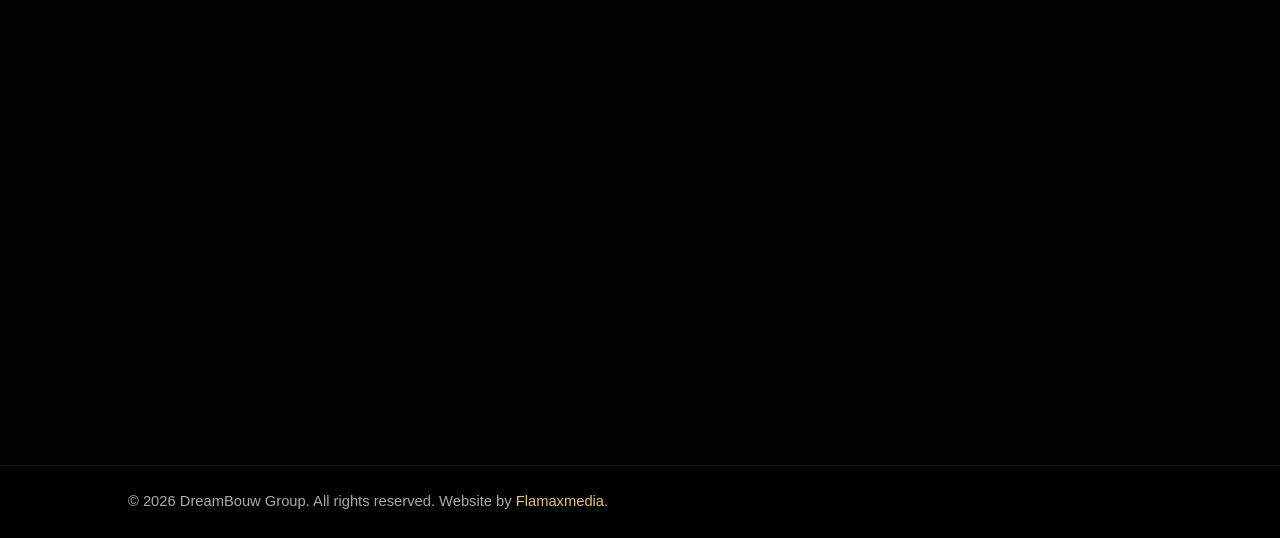
==== commit a9babb35: "Update service sections and galleries" ====
--- a/index.html
+++ b/index.html
@@ -6,13 +6,13 @@
     <meta name="viewport" content="width=device-width, initial-scale=1.0">
     <title>DreamBouw Group</title>
     <meta name="description"
-        content="DreamBouw Group delivers construction, renovations, project management, interior design, pool houses, and Light Gauge Steel solutions with durable, professional execution.">
+        content="DreamBouw Group delivers construction, renovations, project management, interior design, Garden Living Units, and Light Gauge Steel solutions with durable, professional execution.">
     <link rel="canonical" href="https://dreambouwgroup.com/">
 
     <meta property="og:type" content="website">
     <meta property="og:title" content="DreamBouw Group">
     <meta property="og:description"
-        content="Construction, renovations, project management, interior design, pool houses, and Light Gauge Steel solutions.">
+        content="Construction, renovations, project management, interior design, Garden Living Units, and Light Gauge Steel solutions.">
     <meta property="og:url" content="https://dreambouwgroup.com/">
     <meta property="og:image" content="https://dreambouwgroup.com/images/fondo.jpg">
     <meta property="og:site_name" content="DreamBouw Group">
@@ -20,7 +20,7 @@
     <meta name="twitter:card" content="summary_large_image">
     <meta name="twitter:title" content="DreamBouw Group">
     <meta name="twitter:description"
-        content="Construction, renovations, project management, interior design, pool houses, and Light Gauge Steel solutions.">
+        content="Construction, renovations, project management, interior design, Garden Living Units, and Light Gauge Steel solutions.">
     <meta name="twitter:image" content="https://dreambouwgroup.com/images/fondo.jpg">
 
     <link rel="preload" href="images/fondo.jpg" as="image">
@@ -47,7 +47,7 @@
                 "@type": "Person",
                 "name": "Vlad Maxim"
             },
-            "description": "Construction, renovations, project management, interior design, pool houses, and Light Gauge Steel solutions."
+            "description": "Construction, renovations, project management, interior design, Garden Living Units, and Light Gauge Steel solutions."
         }
     </script>
 </head>
@@ -80,6 +80,7 @@
             <li><a href="#services">Services</a></li>
             <li><a href="#lgs">LGS</a></li>
             <li><a href="#projects">Projects</a></li>
+            <li><a href="#collaborators">Collaborators</a></li>
             <li><a href="#contact">Contact</a></li>
         </ul>
     </nav>
@@ -102,33 +103,38 @@
     <!-- ABOUT -->
     <section id="about" class="about">
         <div class="container">
-            <h2>About Dream Bouw Group</h2>
+            <h2>About DreamBouwGroup</h2>
 
             <p><strong>Dream Bouw Group</strong> is a company built on experience, strong partnerships, and respect for
                 every client.</p>
 
-            <p>Over the years, we have been involved in numerous construction and engineering projects, working directly
-                in project coordination, site organization, and cost optimization.</p>
-
-            <p>This experience has taught us that the success of a project does not depend only on plans and materials,
-                but above all on well-organized teams, professionalism, and responsibility toward the client.</p>
-
-            <p><strong>Dream Bouw Group</strong> was born from the partnerships developed over time with companies and
-                professional teams in the construction industry.</p>
-
-            <p>These relationships have been built on trust, respect, and professionalism, and in many cases they have
-                grown into strong long-term partnerships.</p>
-
-            <p>Today, we bring together this experience to offer our clients quality, safety, and comfort in every
-                project we deliver.</p>
-
-            <p>For us, every construction project represents more than just a job — it is a responsibility and a promise
-                that everything will be done correctly, durably, and to high standards.</p>
+            <p>Over the years, we have been involved in numerous construction and engineering projects, contributing
+                directly to project coordination, site organization, and cost optimization.</p>
+
+            <p>Through this experience, we learned that the success of a project depends not only on plans and materials,
+                but above all on professional teams, efficient organization, and a strong sense of responsibility toward
+                the client.</p>
+
+            <p>Our experience includes the construction and management of over 5,000+ sqm in Belgium, 3,000+ sqm in
+                Romania, and 5,000+ sqm in Portugal, across residential, commercial, and engineering projects.</p>
+
+            <p>Dream Bouw Group was created from the long-term partnerships developed throughout the years with trusted
+                companies, engineers, and professional teams in the construction industry.</p>
+
+            <p>These collaborations were built on trust, professionalism, and mutual respect, values that continue to
+                define every project we undertake today.</p>
+
+            <p>By bringing together this network of experience and expertise, we are able to offer our clients quality,
+                safety, efficiency, and peace of mind throughout every stage of the construction process.</p>
+
+            <p>For us, every project represents more than just construction work. It is a commitment to deliver durable,
+                well-executed results held to the highest standards.</p>
+
+            <p>&ldquo;We don&rsquo;t just build structures. We build trust, long-term value, and lasting partnerships.&rdquo;</p>
 
             <p class="firma">
                 Vlad Maxim<br>
-                Founder & CEO<br>
-                Dream Bouw Group
+                Structural Engineer & CEO, DBGroup
             </p>
         </div>
     </section>
@@ -140,35 +146,315 @@
 
             <div class="services-grid">
 
-                <div class="service-card">
+                <a class="service-card service-link" href="#construction">
                     <h3>Construction</h3>
                     <p>High-quality construction solutions, from structural systems to full project execution, with
                         precision and durability.</p>
-                </div>
-
-                <div class="service-card">
+                </a>
+
+                <a class="service-card service-link" href="#project-management">
                     <h3>Project Management</h3>
                     <p>Efficient coordination and planning to ensure successful project delivery from start to finish.
                     </p>
-                </div>
-
-                <div class="service-card">
+                </a>
+
+                <a class="service-card service-link" href="#renovations">
                     <h3>Renovations</h3>
                     <p>Transforming existing spaces with modern solutions and professional execution.</p>
-                </div>
-
-                <div class="service-card">
+                </a>
+
+                <a class="service-card service-link" href="#interior-design">
                     <h3>Interior Design</h3>
                     <p>Functional and modern interior spaces designed to combine comfort, aesthetics, and everyday
                         usability.</p>
-                </div>
-
-                <div class="service-card">
-                    <h3>Pool Houses</h3>
-                    <p>Custom outdoor structures designed for relaxation, functionality, and year-round use.</p>
-                </div>
-
-            </div>
+                </a>
+
+                <a class="service-card service-link" href="#garden-living-units">
+                    <h3>Garden Living Units</h3>
+                    <p>Compact and modern outdoor structures designed for flexible use, comfort, and fast installation.
+                    </p>
+                </a>
+
+            </div>
+        </div>
+    </section>
+
+    <!-- CONSTRUCTION -->
+    <section id="construction" class="service-detail">
+        <div class="container">
+            <h2>Construction</h2>
+
+            <div class="service-detail-text">
+                <p>High-quality construction solutions, from structural systems to full project execution, with
+                    precision and durability.</p>
+            </div>
+
+            <div class="projects-grid service-gallery" data-gallery-key="construction">
+                <div class="project-card"
+                    data-images='["images/project1.jpg","images/project1-2.jpg","images/project1-3.jpg","images/project1-4.jpg","images/project2.jpg","images/project2-2.jpg","images/project2-3.jpg","images/project2-4.jpg","images/project3.jpg","images/project3-2.jpg","images/project3-3.jpg","images/project3-4.jpg","images/project4.jpg","images/project4-2.jpg","images/project4-3.jpg","images/project4-4.jpg","images/project5.jpg","images/project5-2.jpg","images/project5-3.jpg"]'
+                    data-start-index="0">
+                    <button class="project-button" type="button" aria-label="Open construction image 1">
+                        <img src="images/project1.jpg" alt="Construction project image 1" width="1536" height="1152"
+                            loading="lazy" decoding="async">
+                    </button>
+                </div>
+
+                <div class="project-card"
+                    data-images='["images/project1.jpg","images/project1-2.jpg","images/project1-3.jpg","images/project1-4.jpg","images/project2.jpg","images/project2-2.jpg","images/project2-3.jpg","images/project2-4.jpg","images/project3.jpg","images/project3-2.jpg","images/project3-3.jpg","images/project3-4.jpg","images/project4.jpg","images/project4-2.jpg","images/project4-3.jpg","images/project4-4.jpg","images/project5.jpg","images/project5-2.jpg","images/project5-3.jpg"]'
+                    data-start-index="1">
+                    <button class="project-button" type="button" aria-label="Open construction image 2">
+                        <img src="images/project1-2.jpg" alt="Construction project image 2" width="1536" height="1152"
+                            loading="lazy" decoding="async">
+                    </button>
+                </div>
+
+                <div class="project-card"
+                    data-images='["images/project1.jpg","images/project1-2.jpg","images/project1-3.jpg","images/project1-4.jpg","images/project2.jpg","images/project2-2.jpg","images/project2-3.jpg","images/project2-4.jpg","images/project3.jpg","images/project3-2.jpg","images/project3-3.jpg","images/project3-4.jpg","images/project4.jpg","images/project4-2.jpg","images/project4-3.jpg","images/project4-4.jpg","images/project5.jpg","images/project5-2.jpg","images/project5-3.jpg"]'
+                    data-start-index="2">
+                    <button class="project-button" type="button" aria-label="Open construction image 3">
+                        <img src="images/project1-3.jpg" alt="Construction project image 3" width="1536" height="1152"
+                            loading="lazy" decoding="async">
+                    </button>
+                </div>
+
+                <div class="project-card"
+                    data-images='["images/project1.jpg","images/project1-2.jpg","images/project1-3.jpg","images/project1-4.jpg","images/project2.jpg","images/project2-2.jpg","images/project2-3.jpg","images/project2-4.jpg","images/project3.jpg","images/project3-2.jpg","images/project3-3.jpg","images/project3-4.jpg","images/project4.jpg","images/project4-2.jpg","images/project4-3.jpg","images/project4-4.jpg","images/project5.jpg","images/project5-2.jpg","images/project5-3.jpg"]'
+                    data-start-index="3">
+                    <button class="project-button" type="button" aria-label="Open construction image 4">
+                        <img src="images/project1-4.jpg" alt="Construction project image 4" width="1536" height="1152"
+                            loading="lazy" decoding="async">
+                    </button>
+                </div>
+
+                <div class="project-card"
+                    data-images='["images/project1.jpg","images/project1-2.jpg","images/project1-3.jpg","images/project1-4.jpg","images/project2.jpg","images/project2-2.jpg","images/project2-3.jpg","images/project2-4.jpg","images/project3.jpg","images/project3-2.jpg","images/project3-3.jpg","images/project3-4.jpg","images/project4.jpg","images/project4-2.jpg","images/project4-3.jpg","images/project4-4.jpg","images/project5.jpg","images/project5-2.jpg","images/project5-3.jpg"]'
+                    data-start-index="4">
+                    <button class="project-button" type="button" aria-label="Open construction image 5">
+                        <img src="images/project2.jpg" alt="Construction project image 5" width="1152" height="1536"
+                            loading="lazy" decoding="async">
+                    </button>
+                </div>
+
+                <div class="project-card"
+                    data-images='["images/project1.jpg","images/project1-2.jpg","images/project1-3.jpg","images/project1-4.jpg","images/project2.jpg","images/project2-2.jpg","images/project2-3.jpg","images/project2-4.jpg","images/project3.jpg","images/project3-2.jpg","images/project3-3.jpg","images/project3-4.jpg","images/project4.jpg","images/project4-2.jpg","images/project4-3.jpg","images/project4-4.jpg","images/project5.jpg","images/project5-2.jpg","images/project5-3.jpg"]'
+                    data-start-index="5">
+                    <button class="project-button" type="button" aria-label="Open construction image 6">
+                        <img src="images/project2-2.jpg" alt="Construction project image 6" width="1152" height="1536"
+                            loading="lazy" decoding="async">
+                    </button>
+                </div>
+
+                <div class="project-card"
+                    data-images='["images/project1.jpg","images/project1-2.jpg","images/project1-3.jpg","images/project1-4.jpg","images/project2.jpg","images/project2-2.jpg","images/project2-3.jpg","images/project2-4.jpg","images/project3.jpg","images/project3-2.jpg","images/project3-3.jpg","images/project3-4.jpg","images/project4.jpg","images/project4-2.jpg","images/project4-3.jpg","images/project4-4.jpg","images/project5.jpg","images/project5-2.jpg","images/project5-3.jpg"]'
+                    data-start-index="6">
+                    <button class="project-button" type="button" aria-label="Open construction image 7">
+                        <img src="images/project2-3.jpg" alt="Construction project image 7" width="1152" height="1536"
+                            loading="lazy" decoding="async">
+                    </button>
+                </div>
+
+                <div class="project-card"
+                    data-images='["images/project1.jpg","images/project1-2.jpg","images/project1-3.jpg","images/project1-4.jpg","images/project2.jpg","images/project2-2.jpg","images/project2-3.jpg","images/project2-4.jpg","images/project3.jpg","images/project3-2.jpg","images/project3-3.jpg","images/project3-4.jpg","images/project4.jpg","images/project4-2.jpg","images/project4-3.jpg","images/project4-4.jpg","images/project5.jpg","images/project5-2.jpg","images/project5-3.jpg"]'
+                    data-start-index="7">
+                    <button class="project-button" type="button" aria-label="Open construction image 8">
+                        <img src="images/project2-4.jpg" alt="Construction project image 8" width="1152" height="1536"
+                            loading="lazy" decoding="async">
+                    </button>
+                </div>
+
+                <div class="project-card"
+                    data-images='["images/project1.jpg","images/project1-2.jpg","images/project1-3.jpg","images/project1-4.jpg","images/project2.jpg","images/project2-2.jpg","images/project2-3.jpg","images/project2-4.jpg","images/project3.jpg","images/project3-2.jpg","images/project3-3.jpg","images/project3-4.jpg","images/project4.jpg","images/project4-2.jpg","images/project4-3.jpg","images/project4-4.jpg","images/project5.jpg","images/project5-2.jpg","images/project5-3.jpg"]'
+                    data-start-index="8">
+                    <button class="project-button" type="button" aria-label="Open construction image 9">
+                        <img src="images/project3.jpg" alt="Construction project image 9" width="1536" height="1152"
+                            loading="lazy" decoding="async">
+                    </button>
+                </div>
+
+                <div class="project-card"
+                    data-images='["images/project1.jpg","images/project1-2.jpg","images/project1-3.jpg","images/project1-4.jpg","images/project2.jpg","images/project2-2.jpg","images/project2-3.jpg","images/project2-4.jpg","images/project3.jpg","images/project3-2.jpg","images/project3-3.jpg","images/project3-4.jpg","images/project4.jpg","images/project4-2.jpg","images/project4-3.jpg","images/project4-4.jpg","images/project5.jpg","images/project5-2.jpg","images/project5-3.jpg"]'
+                    data-start-index="9">
+                    <button class="project-button" type="button" aria-label="Open construction image 10">
+                        <img src="images/project3-2.jpg" alt="Construction project image 10" width="1536" height="1152"
+                            loading="lazy" decoding="async">
+                    </button>
+                </div>
+
+                <div class="project-card"
+                    data-images='["images/project1.jpg","images/project1-2.jpg","images/project1-3.jpg","images/project1-4.jpg","images/project2.jpg","images/project2-2.jpg","images/project2-3.jpg","images/project2-4.jpg","images/project3.jpg","images/project3-2.jpg","images/project3-3.jpg","images/project3-4.jpg","images/project4.jpg","images/project4-2.jpg","images/project4-3.jpg","images/project4-4.jpg","images/project5.jpg","images/project5-2.jpg","images/project5-3.jpg"]'
+                    data-start-index="10">
+                    <button class="project-button" type="button" aria-label="Open construction image 11">
+                        <img src="images/project3-3.jpg" alt="Construction project image 11" width="1536" height="1152"
+                            loading="lazy" decoding="async">
+                    </button>
+                </div>
+
+                <div class="project-card"
+                    data-images='["images/project1.jpg","images/project1-2.jpg","images/project1-3.jpg","images/project1-4.jpg","images/project2.jpg","images/project2-2.jpg","images/project2-3.jpg","images/project2-4.jpg","images/project3.jpg","images/project3-2.jpg","images/project3-3.jpg","images/project3-4.jpg","images/project4.jpg","images/project4-2.jpg","images/project4-3.jpg","images/project4-4.jpg","images/project5.jpg","images/project5-2.jpg","images/project5-3.jpg"]'
+                    data-start-index="11">
+                    <button class="project-button" type="button" aria-label="Open construction image 12">
+                        <img src="images/project3-4.jpg" alt="Construction project image 12" width="1536" height="1152"
+                            loading="lazy" decoding="async">
+                    </button>
+                </div>
+
+                <div class="project-card"
+                    data-images='["images/project1.jpg","images/project1-2.jpg","images/project1-3.jpg","images/project1-4.jpg","images/project2.jpg","images/project2-2.jpg","images/project2-3.jpg","images/project2-4.jpg","images/project3.jpg","images/project3-2.jpg","images/project3-3.jpg","images/project3-4.jpg","images/project4.jpg","images/project4-2.jpg","images/project4-3.jpg","images/project4-4.jpg","images/project5.jpg","images/project5-2.jpg","images/project5-3.jpg"]'
+                    data-start-index="12">
+                    <button class="project-button" type="button" aria-label="Open construction image 13">
+                        <img src="images/project4.jpg" alt="Construction project image 13" width="1536" height="1152"
+                            loading="lazy" decoding="async">
+                    </button>
+                </div>
+
+                <div class="project-card"
+                    data-images='["images/project1.jpg","images/project1-2.jpg","images/project1-3.jpg","images/project1-4.jpg","images/project2.jpg","images/project2-2.jpg","images/project2-3.jpg","images/project2-4.jpg","images/project3.jpg","images/project3-2.jpg","images/project3-3.jpg","images/project3-4.jpg","images/project4.jpg","images/project4-2.jpg","images/project4-3.jpg","images/project4-4.jpg","images/project5.jpg","images/project5-2.jpg","images/project5-3.jpg"]'
+                    data-start-index="13">
+                    <button class="project-button" type="button" aria-label="Open construction image 14">
+                        <img src="images/project4-2.jpg" alt="Construction project image 14" width="1536" height="1152"
+                            loading="lazy" decoding="async">
+                    </button>
+                </div>
+
+                <div class="project-card"
+                    data-images='["images/project1.jpg","images/project1-2.jpg","images/project1-3.jpg","images/project1-4.jpg","images/project2.jpg","images/project2-2.jpg","images/project2-3.jpg","images/project2-4.jpg","images/project3.jpg","images/project3-2.jpg","images/project3-3.jpg","images/project3-4.jpg","images/project4.jpg","images/project4-2.jpg","images/project4-3.jpg","images/project4-4.jpg","images/project5.jpg","images/project5-2.jpg","images/project5-3.jpg"]'
+                    data-start-index="14">
+                    <button class="project-button" type="button" aria-label="Open construction image 15">
+                        <img src="images/project4-3.jpg" alt="Construction project image 15" width="1536" height="1152"
+                            loading="lazy" decoding="async">
+                    </button>
+                </div>
+
+                <div class="project-card"
+                    data-images='["images/project1.jpg","images/project1-2.jpg","images/project1-3.jpg","images/project1-4.jpg","images/project2.jpg","images/project2-2.jpg","images/project2-3.jpg","images/project2-4.jpg","images/project3.jpg","images/project3-2.jpg","images/project3-3.jpg","images/project3-4.jpg","images/project4.jpg","images/project4-2.jpg","images/project4-3.jpg","images/project4-4.jpg","images/project5.jpg","images/project5-2.jpg","images/project5-3.jpg"]'
+                    data-start-index="15">
+                    <button class="project-button" type="button" aria-label="Open construction image 16">
+                        <img src="images/project4-4.jpg" alt="Construction project image 16" width="1536" height="1152"
+                            loading="lazy" decoding="async">
+                    </button>
+                </div>
+
+                <div class="project-card"
+                    data-images='["images/project1.jpg","images/project1-2.jpg","images/project1-3.jpg","images/project1-4.jpg","images/project2.jpg","images/project2-2.jpg","images/project2-3.jpg","images/project2-4.jpg","images/project3.jpg","images/project3-2.jpg","images/project3-3.jpg","images/project3-4.jpg","images/project4.jpg","images/project4-2.jpg","images/project4-3.jpg","images/project4-4.jpg","images/project5.jpg","images/project5-2.jpg","images/project5-3.jpg"]'
+                    data-start-index="16">
+                    <button class="project-button" type="button" aria-label="Open construction image 17">
+                        <img src="images/project5.jpg" alt="Construction project image 17" width="1536" height="1152"
+                            loading="lazy" decoding="async">
+                    </button>
+                </div>
+
+                <div class="project-card"
+                    data-images='["images/project1.jpg","images/project1-2.jpg","images/project1-3.jpg","images/project1-4.jpg","images/project2.jpg","images/project2-2.jpg","images/project2-3.jpg","images/project2-4.jpg","images/project3.jpg","images/project3-2.jpg","images/project3-3.jpg","images/project3-4.jpg","images/project4.jpg","images/project4-2.jpg","images/project4-3.jpg","images/project4-4.jpg","images/project5.jpg","images/project5-2.jpg","images/project5-3.jpg"]'
+                    data-start-index="17">
+                    <button class="project-button" type="button" aria-label="Open construction image 18">
+                        <img src="images/project5-2.jpg" alt="Construction project image 18" width="1536" height="1152"
+                            loading="lazy" decoding="async">
+                    </button>
+                </div>
+
+                <div class="project-card"
+                    data-images='["images/project1.jpg","images/project1-2.jpg","images/project1-3.jpg","images/project1-4.jpg","images/project2.jpg","images/project2-2.jpg","images/project2-3.jpg","images/project2-4.jpg","images/project3.jpg","images/project3-2.jpg","images/project3-3.jpg","images/project3-4.jpg","images/project4.jpg","images/project4-2.jpg","images/project4-3.jpg","images/project4-4.jpg","images/project5.jpg","images/project5-2.jpg","images/project5-3.jpg"]'
+                    data-start-index="18">
+                    <button class="project-button" type="button" aria-label="Open construction image 19">
+                        <img src="images/project5-3.jpg" alt="Construction project image 19" width="1536" height="1152"
+                            loading="lazy" decoding="async">
+                    </button>
+                </div>
+            </div>
+        </div>
+    </section>
+
+    <!-- PROJECT MANAGEMENT -->
+    <section id="project-management" class="service-detail">
+        <div class="container">
+            <h2>Project Management</h2>
+
+            <div class="service-detail-text">
+                <p>At DreamBouw Group, we provide complete construction project management services for residential and
+                    modern building projects in Belgium.</p>
+
+                <p>With more than 10 years of experience in construction coordination, structural engineering, and site
+                    execution, we ensure that every phase of the project is planned, monitored, and delivered with
+                    precision.</p>
+
+                <h3>Our project management services include:</h3>
+                <ul class="service-detail-list">
+                    <li>Site coordination and daily supervision</li>
+                    <li>Planning and scheduling of works</li>
+                    <li>Budget and cost control</li>
+                    <li>Quality control and technical inspections</li>
+                    <li>Coordination of subcontractors and suppliers</li>
+                    <li>Health &amp; Safety monitoring</li>
+                    <li>Material planning and logistics</li>
+                    <li>Technical problem solving on site</li>
+                    <li>Progress reporting and communication with clients</li>
+                    <li>Turnkey project organization</li>
+                </ul>
+
+                <h3>Why clients choose DreamBouw Group</h3>
+                <ul class="service-detail-list">
+                    <li>Strong technical engineering background</li>
+                    <li>Experience with modern and LGS construction systems</li>
+                    <li>Clear communication and transparent planning</li>
+                    <li>Focus on deadlines, quality, and efficiency</li>
+                    <li>Practical on-site experience in Belgium residential projects</li>
+                </ul>
+
+                <p>We manage every detail so your project runs smoothly, efficiently, and professionally.</p>
+            </div>
+        </div>
+    </section>
+
+    <!-- RENOVATIONS -->
+    <section id="renovations" class="service-detail">
+        <div class="container">
+            <h2>Renovations</h2>
+
+            <div class="service-detail-text">
+                <p>Transforming existing spaces with modern solutions and professional execution. From complete
+                    interior renovations to extensions, upgrades, and structural improvements, we deliver high-quality
+                    workmanship focused on durability, functionality, and modern design.</p>
+            </div>
+
+            <div class="projects-grid service-gallery" data-gallery-key="renovations"></div>
+        </div>
+    </section>
+
+    <!-- INTERIOR DESIGN -->
+    <section id="interior-design" class="service-detail">
+        <div class="container">
+            <h2>Interior Design</h2>
+
+            <div class="service-detail-text">
+                <p>We design and deliver refined interior spaces where functionality meets elegance. Every detail is
+                    carefully considered, from layout and materials to custom-made furniture, creating fully
+                    personalized environments built around your lifestyle.</p>
+            </div>
+
+            <div class="projects-grid service-gallery" data-gallery-key="interior-design"></div>
+        </div>
+    </section>
+
+    <!-- GARDEN LIVING UNITS -->
+    <section id="garden-living-units" class="service-detail">
+        <div class="container">
+            <h2>Garden Living Units</h2>
+
+            <div class="service-detail-text">
+                <p>Compact and modern outdoor structures designed for flexible use, comfort, and fast installation.</p>
+
+                <p>Our Garden Living Units can be used as garden houses, guest rooms, home offices, storage spaces, or
+                    private relaxation areas, offering a practical extension of your living space.</p>
+
+                <p>Thanks to prefabricated and optimized construction systems, they require minimal transport, reduced
+                    on-site work, and significantly faster installation compared to traditional builds. This results in
+                    lower logistics costs and a smooth, efficient delivery process.</p>
+
+                <p>A smart solution for expanding your space quickly, without complex construction or high
+                    infrastructure costs.</p>
+            </div>
+
+            <div class="projects-grid service-gallery" data-gallery-key="garden-living-units"></div>
         </div>
     </section>
 
@@ -251,6 +537,21 @@
                     </button>
                 </div>
 
+            </div>
+        </div>
+    </section>
+
+    <!-- COLLABORATORS -->
+    <section id="collaborators" class="collaborators">
+        <div class="container">
+            <h2>Collaborators</h2>
+
+            <div class="collaborators-grid">
+                <a class="collaborator-logo" href="https://flamaxmedia.es" target="_blank" rel="noopener noreferrer"
+                    aria-label="Visit Flamaxmedia website">
+                    <img src="images/collaborators/flamaxmedia-logo.png" alt="Flamaxmedia logo" loading="lazy"
+                        decoding="async">
+                </a>
             </div>
         </div>
     </section>
@@ -270,6 +571,13 @@
         </div>
     </section>
 
+    <footer class="site-footer">
+        <div class="container">
+            <p>&copy; 2026 DreamBouw Group. All rights reserved. Website by <a href="https://flamaxmedia.es"
+                    target="_blank" rel="noopener noreferrer">Flamaxmedia</a>.</p>
+        </div>
+    </footer>
+
     <div class="lightbox" id="project-lightbox" aria-hidden="true">
         <div class="lightbox-backdrop" data-lightbox-close></div>
         <div class="lightbox-dialog" role="dialog" aria-modal="true" aria-label="Project gallery">
--- a/style.css
+++ b/style.css
@@ -365,6 +365,7 @@
 }
 
 .service-card {
+    display: block;
     width: 100%;
     max-width: 320px;
     background: rgba(26, 26, 26, 0.68);
@@ -378,6 +379,16 @@
     background: rgba(34, 34, 34, 0.82);
 }
 
+.service-link {
+    color: inherit;
+    text-decoration: none;
+}
+
+.service-link:focus-visible {
+    outline: 2px solid #e7c46a;
+    outline-offset: 4px;
+}
+
 .service-card h3 {
     margin-bottom: 15px;
     color: white;
@@ -385,6 +396,41 @@
 
 .service-card p {
     color: #ccc;
+}
+
+/* SERVICE DETAIL */
+.service-detail {
+    padding: 80px 10%;
+    background: rgba(10, 10, 10, 0.2);
+}
+
+.service-detail-text {
+    max-width: 880px;
+    margin-bottom: 28px;
+}
+
+.service-detail-text p {
+    margin-bottom: 18px;
+    color: #ccc;
+}
+
+.service-detail-text h3 {
+    margin: 26px 0 12px;
+    color: white;
+    font-size: 1.18rem;
+}
+
+.service-detail-list {
+    margin: 0 0 22px 20px;
+    color: #ddd;
+}
+
+.service-detail-list li {
+    margin-bottom: 8px;
+}
+
+.service-gallery {
+    margin-top: 28px;
 }
 
 /* LGS */
@@ -464,6 +510,46 @@
     box-shadow: 0 0 20px rgba(255, 77, 0, 0.25);
 }
 
+/* COLLABORATORS */
+.collaborators {
+    padding: 80px 10%;
+    background: rgba(10, 10, 10, 0.2);
+}
+
+.collaborators-grid {
+    display: flex;
+    flex-wrap: wrap;
+    align-items: center;
+    gap: 22px;
+}
+
+.collaborator-logo {
+    display: inline-flex;
+    align-items: center;
+    justify-content: center;
+    width: min(100%, 280px);
+    min-height: 120px;
+    padding: 24px;
+    border: 1px solid rgba(255, 255, 255, 0.12);
+    border-radius: 8px;
+    background: rgba(18, 18, 18, 0.68);
+    transition: transform 0.25s ease, border-color 0.25s ease, background 0.25s ease;
+}
+
+.collaborator-logo:hover,
+.collaborator-logo:focus-visible {
+    transform: translateY(-3px);
+    border-color: rgba(231, 196, 106, 0.7);
+    background: rgba(26, 26, 26, 0.82);
+}
+
+.collaborator-logo img {
+    display: block;
+    max-width: 100%;
+    max-height: 78px;
+    object-fit: contain;
+}
+
 /* CONTACT */
 .contact {
     background: rgba(10, 10, 10, 0.25);
@@ -481,6 +567,28 @@
 .contact-actions {
     justify-content: flex-start;
     margin-top: 22px;
+}
+
+/* FOOTER */
+.site-footer {
+    padding: 24px 10%;
+    background: rgba(0, 0, 0, 0.72);
+    border-top: 1px solid rgba(255, 255, 255, 0.08);
+}
+
+.site-footer p {
+    color: #aaa;
+    font-size: 0.92rem;
+}
+
+.site-footer a {
+    color: #e7c46a;
+    text-decoration: none;
+}
+
+.site-footer a:hover,
+.site-footer a:focus-visible {
+    text-decoration: underline;
 }
 
 /* LIGHTBOX */
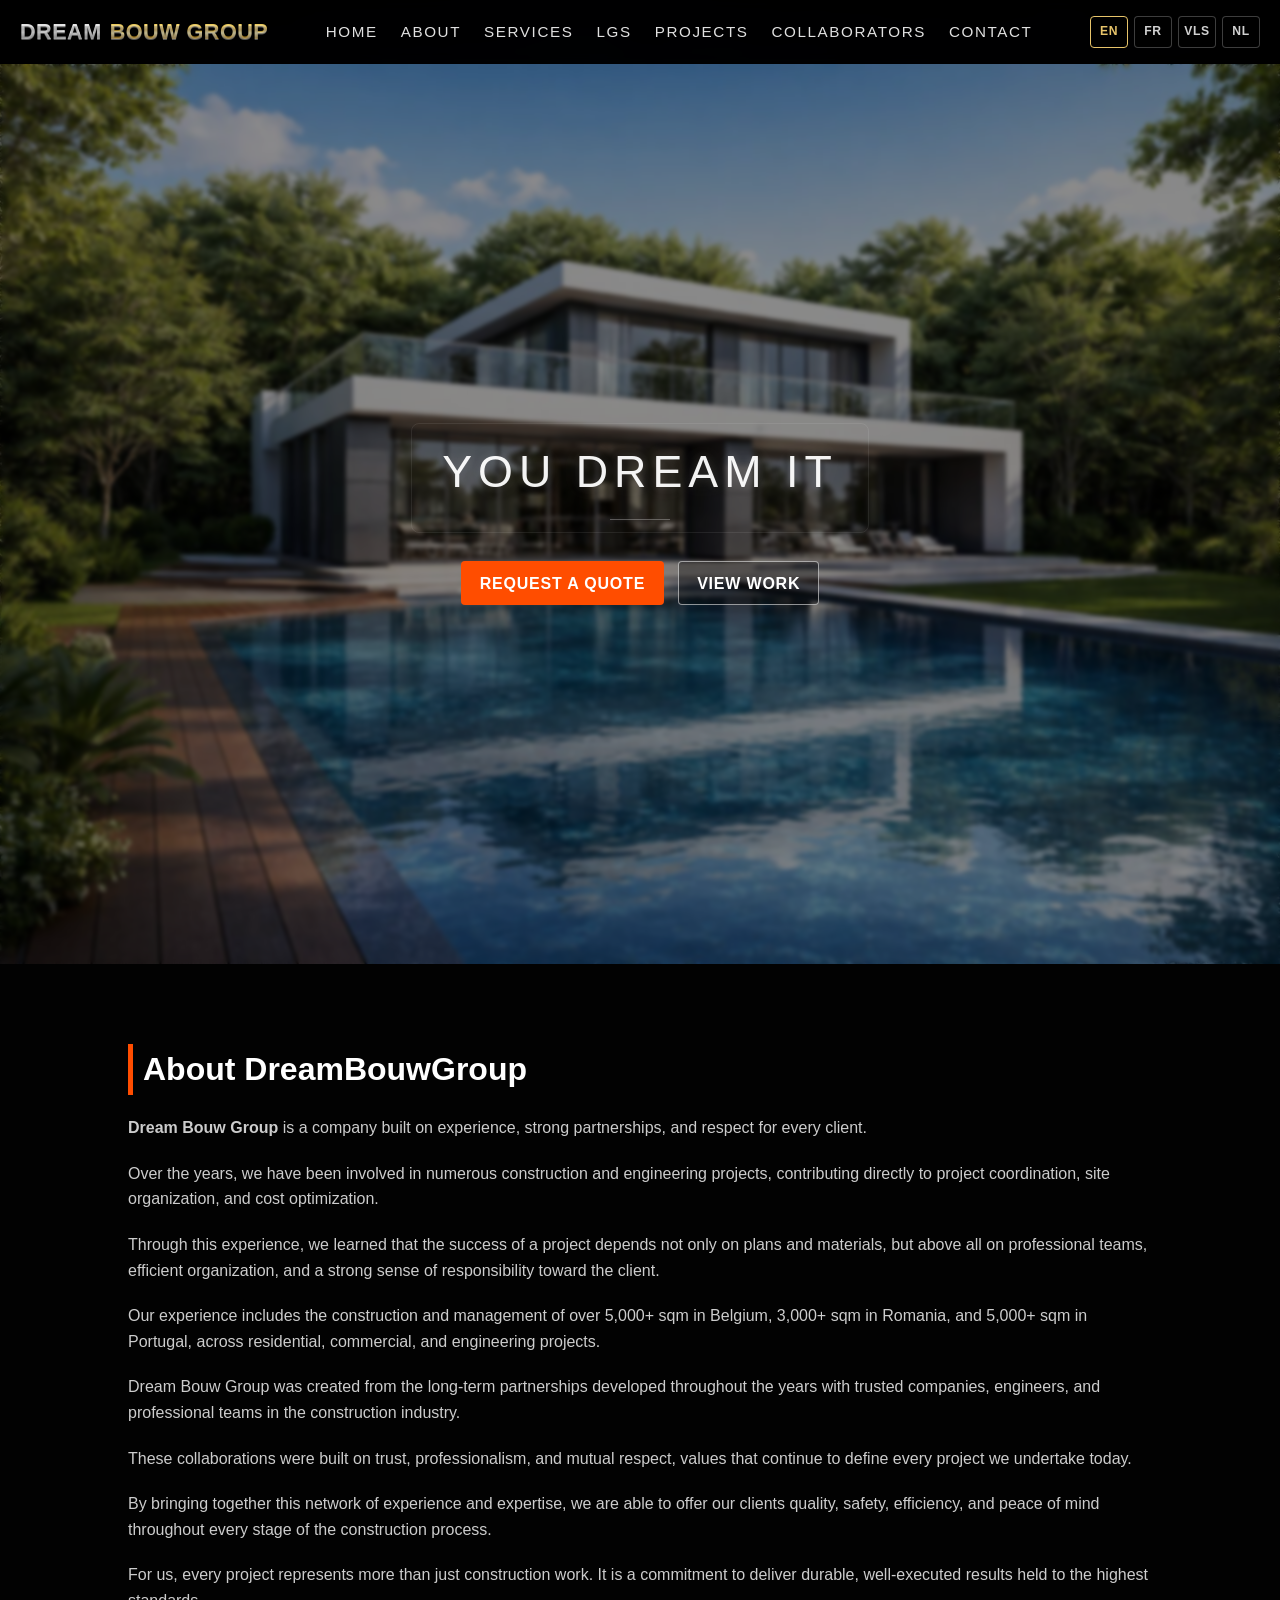
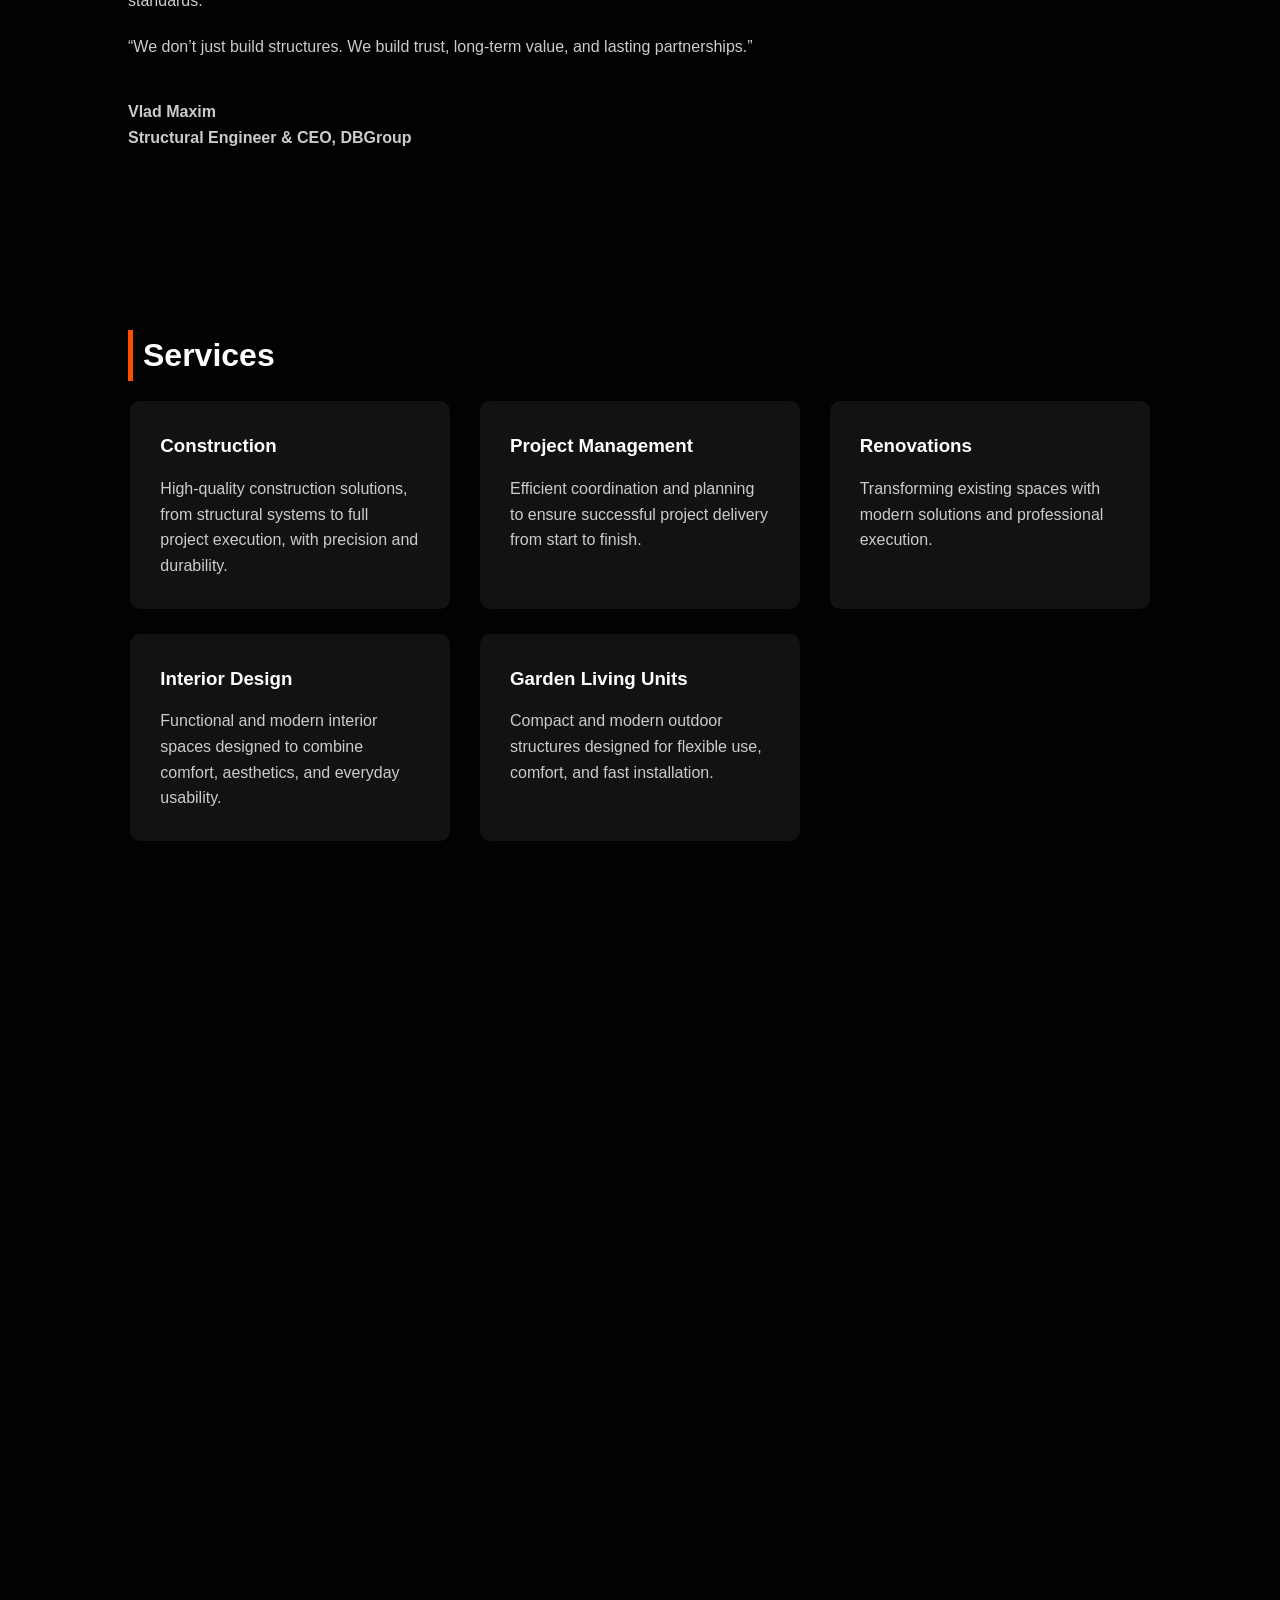
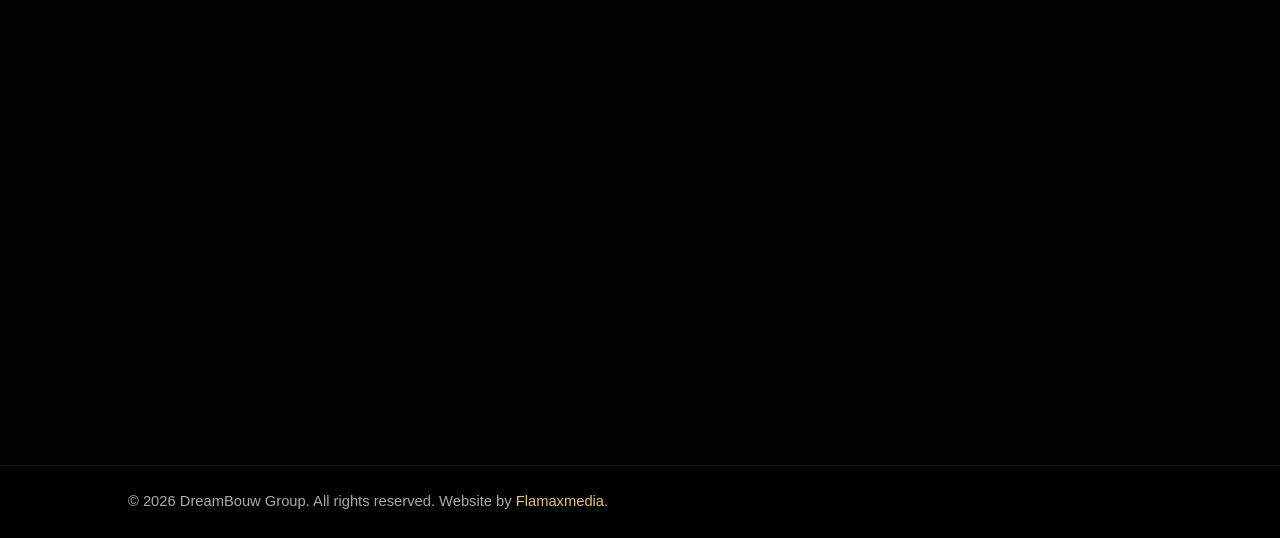
==== commit b58f6ee1: "Add multilingual language switcher" ====
--- a/index.html
+++ b/index.html
@@ -83,6 +83,13 @@
             <li><a href="#collaborators">Collaborators</a></li>
             <li><a href="#contact">Contact</a></li>
         </ul>
+
+        <div class="language-switcher" aria-label="Choose language">
+            <button type="button" data-language="en" aria-pressed="true">EN</button>
+            <button type="button" data-language="fr" aria-pressed="false">FR</button>
+            <button type="button" data-language="vls" aria-pressed="false">VLS</button>
+            <button type="button" data-language="nl" aria-pressed="false">NL</button>
+        </div>
     </nav>
 
     <!-- HERO -->
--- a/style.css
+++ b/style.css
@@ -52,8 +52,9 @@
     background: rgba(0, 0, 0, 0.72);
     backdrop-filter: blur(8px);
     -webkit-backdrop-filter: blur(8px);
-    display: flex;
-    justify-content: center;
+    display: grid;
+    grid-template-columns: auto minmax(0, 1fr) auto;
+    gap: 20px;
     align-items: center;
     padding: 10px 20px;
     z-index: 1000;
@@ -63,9 +64,9 @@
 /* LOGO */
 .logo {
     display: flex;
-    justify-content: center;
-    align-items: center;
-    width: 100%;
+    justify-content: flex-start;
+    align-items: center;
+    width: auto;
 }
 
 .logo-text {
@@ -121,8 +122,10 @@
 .nav-links {
     list-style: none;
     display: flex;
-    gap: 26px;
-    align-items: center;
+    justify-content: center;
+    gap: clamp(12px, 1.8vw, 26px);
+    align-items: center;
+    min-width: 0;
 }
 
 .nav-links a {
@@ -149,6 +152,36 @@
 .nav-links a:active {
     transform: none;
     box-shadow: none;
+}
+
+.language-switcher {
+    position: static;
+    display: flex;
+    align-items: center;
+    gap: 6px;
+    justify-content: flex-end;
+}
+
+.language-switcher button {
+    min-width: 38px;
+    min-height: 32px;
+    border: 1px solid rgba(255, 255, 255, 0.24);
+    border-radius: 4px;
+    background: rgba(0, 0, 0, 0.32);
+    color: rgba(255, 255, 255, 0.82);
+    cursor: pointer;
+    font: inherit;
+    font-size: 0.76rem;
+    font-weight: 700;
+    letter-spacing: 0.6px;
+}
+
+.language-switcher button:hover,
+.language-switcher button:focus-visible,
+.language-switcher button[aria-pressed="true"] {
+    border-color: #e7c46a;
+    color: #e7c46a;
+    outline: none;
 }
 
 /* HAMBURGUESA */
@@ -742,21 +775,24 @@
     }
 }
 
-/* MOBILE */
-@media (max-width: 768px) {
+@media (max-width: 1100px) and (min-width: 769px) {
     body {
         padding-top: 70px;
     }
 
-    body::before {
-        transform: scale(1.08);
-        filter: blur(6px) brightness(0.55);
-    }
-
     .navbar {
+        display: flex;
         justify-content: center;
-        padding: 15px 50px 15px 20px;
+        padding: 12px 60px 12px 96px;
         min-height: 70px;
+    }
+
+    .logo {
+        justify-content: center;
+    }
+
+    .logo-text {
+        font-size: 1.15rem;
     }
 
     .menu-toggle {
@@ -765,6 +801,12 @@
         right: 20px;
         top: 50%;
         transform: translateY(-50%);
+    }
+
+    .language-switcher {
+        position: absolute;
+        left: 16px;
+        right: auto;
     }
 
     .nav-links {
@@ -784,6 +826,70 @@
         display: flex;
     }
 
+    .nav-links li {
+        padding: 8px 0;
+    }
+}
+
+/* MOBILE */
+@media (max-width: 768px) {
+    body {
+        padding-top: 70px;
+    }
+
+    body::before {
+        transform: scale(1.08);
+        filter: blur(6px) brightness(0.55);
+    }
+
+    .navbar {
+        display: flex;
+        justify-content: center;
+        padding: 12px 50px 12px 78px;
+        min-height: 70px;
+    }
+
+    .menu-toggle {
+        display: block;
+        position: absolute;
+        right: 20px;
+        top: 50%;
+        transform: translateY(-50%);
+    }
+
+    .language-switcher {
+        position: absolute;
+        left: 12px;
+        right: auto;
+        display: grid;
+        grid-template-columns: repeat(2, 26px);
+        gap: 3px;
+    }
+
+    .language-switcher button {
+        min-width: 26px;
+        min-height: 21px;
+        font-size: 0.58rem;
+        padding: 0 2px;
+    }
+
+    .nav-links {
+        position: absolute;
+        top: 70px;
+        left: 0;
+        width: 100%;
+        background: rgba(0, 0, 0, 0.92);
+        flex-direction: column;
+        text-align: center;
+        display: none;
+        gap: 0;
+        padding: 8px 0 12px;
+    }
+
+    .nav-links.active {
+        display: flex;
+    }
+
     .logo-text {
         font-size: 1.05rem;
         gap: 5px;
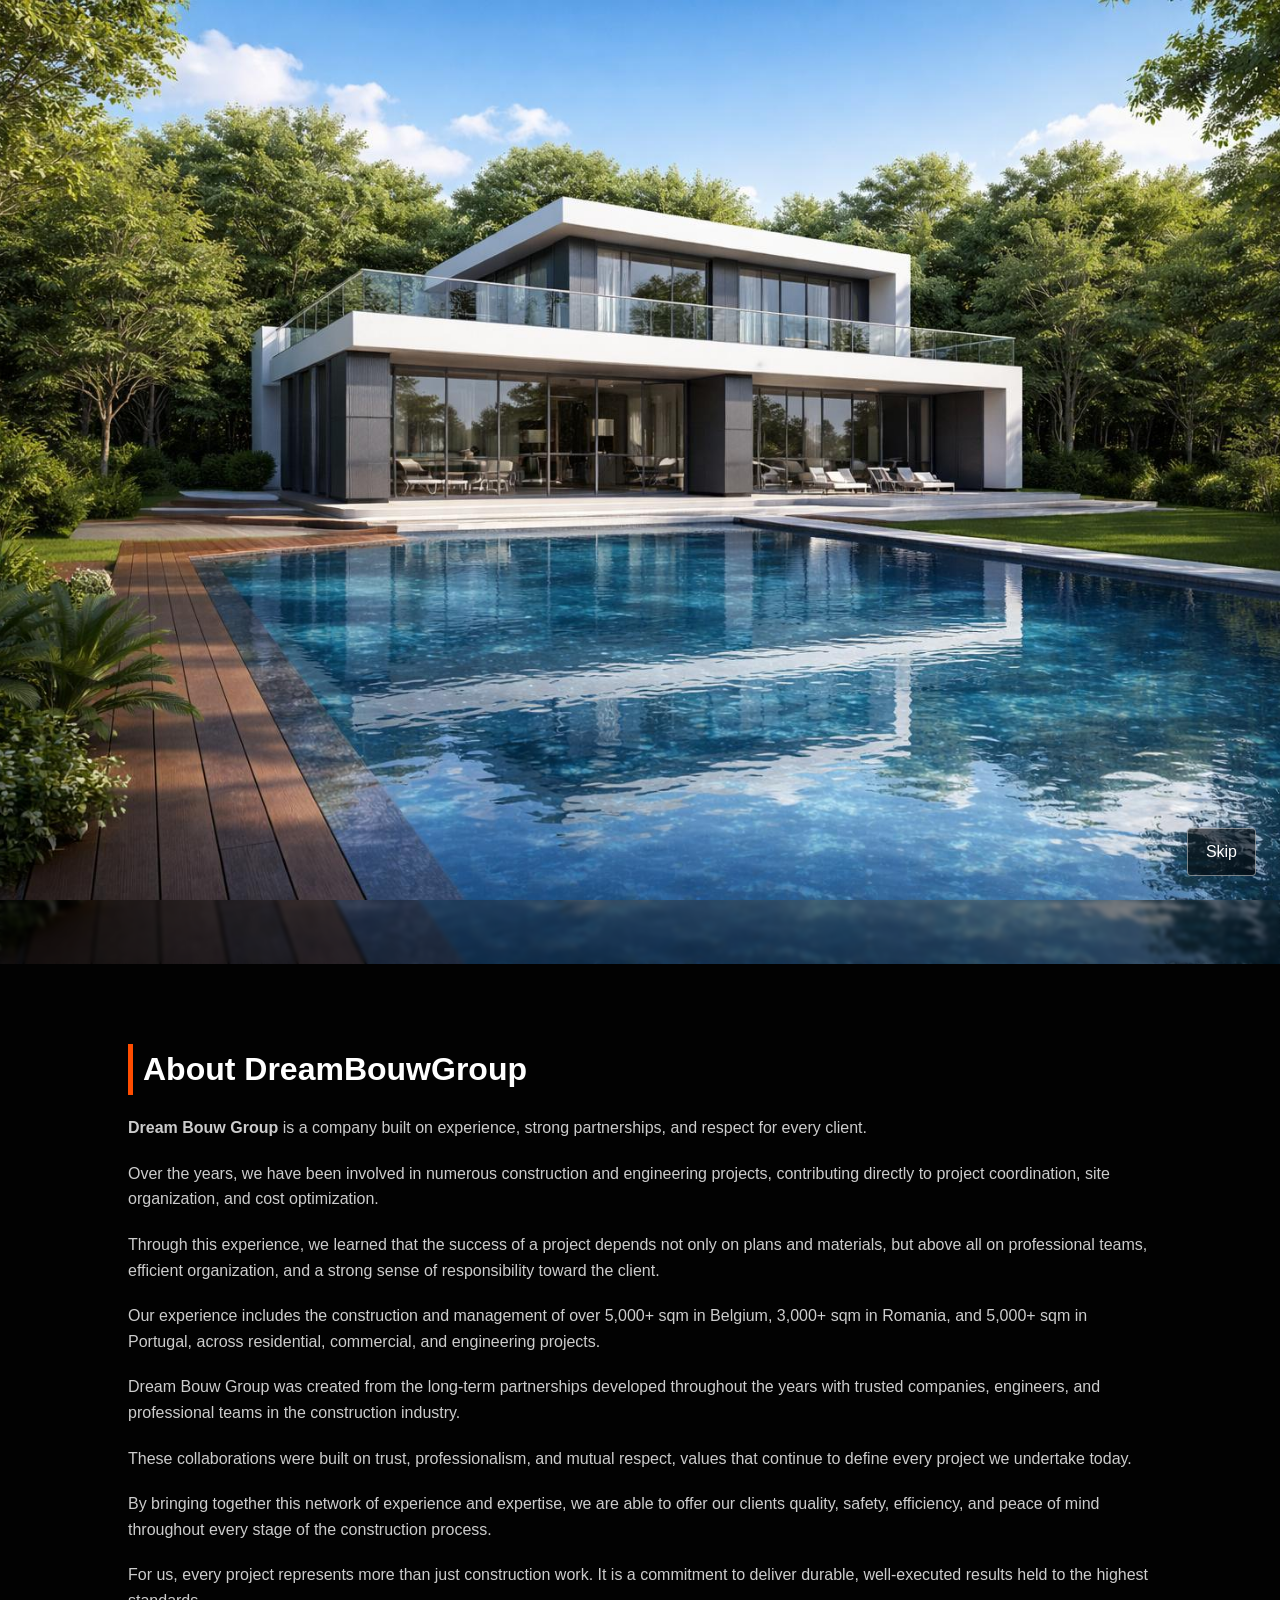
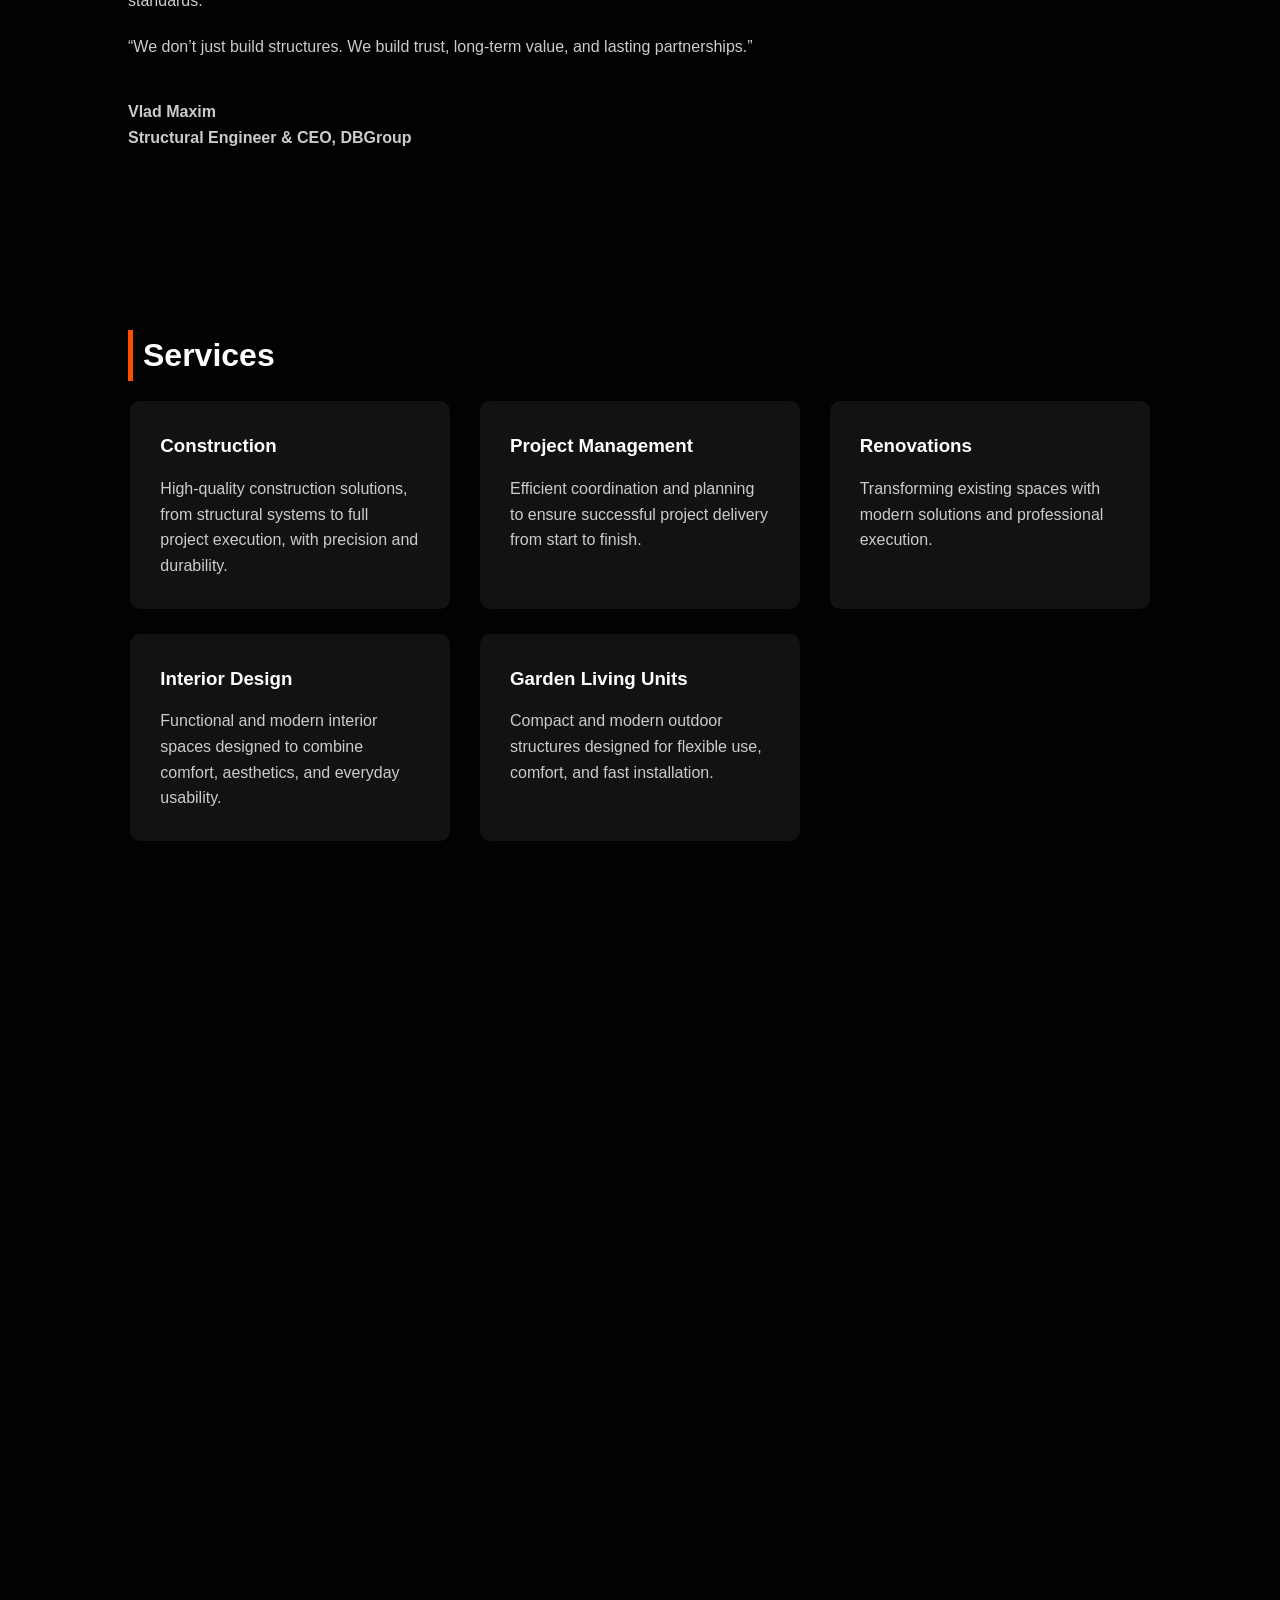
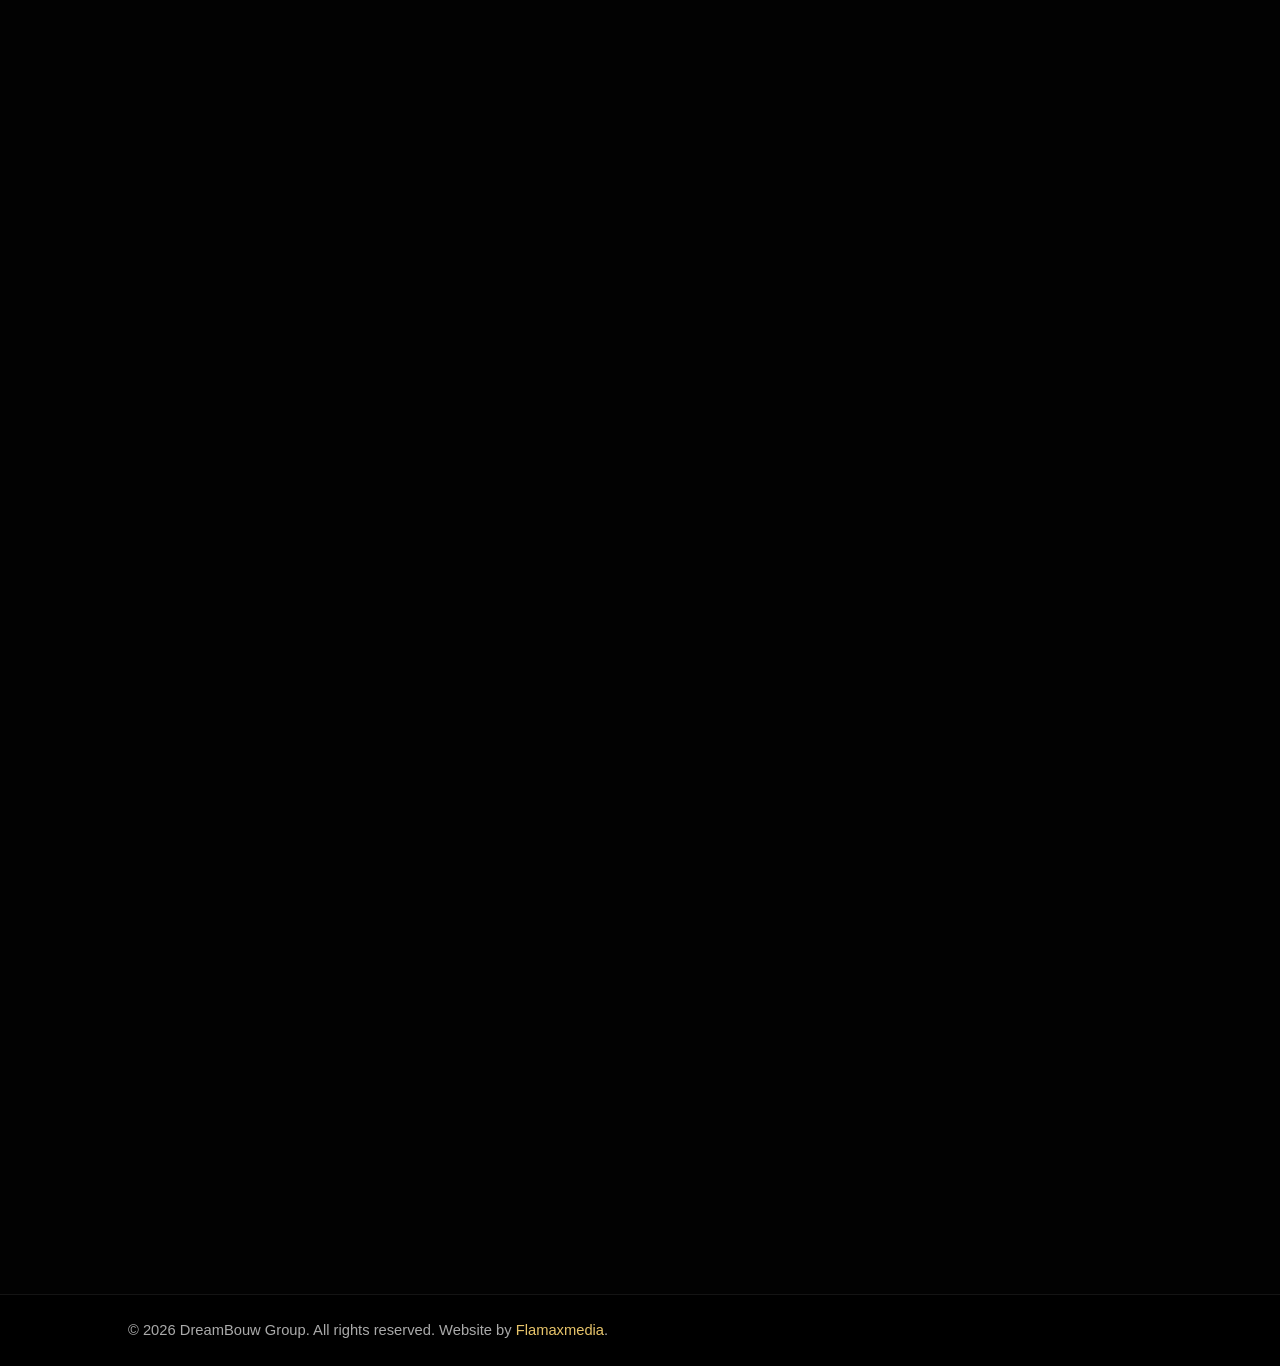
==== commit 9d2c24d1: "Remove projects section" ====
--- a/index.html
+++ b/index.html
@@ -79,7 +79,6 @@
             <li><a href="#about">About</a></li>
             <li><a href="#services">Services</a></li>
             <li><a href="#lgs">LGS</a></li>
-            <li><a href="#projects">Projects</a></li>
             <li><a href="#collaborators">Collaborators</a></li>
             <li><a href="#contact">Contact</a></li>
         </ul>
@@ -101,7 +100,6 @@
                     <a class="button button-primary"
                         href="mailto:info@dreambouwgroup.com?subject=Project%20request%20-%20DreamBouw%20Group">Request a
                         quote</a>
-                    <a class="button button-secondary" href="#projects">View work</a>
                 </div>
             </div>
         </div>
@@ -490,64 +488,6 @@
         </div>
     </section>
 
-    <section id="projects" class="projects">
-        <div class="container">
-            <h2>Our Work</h2>
-
-            <div class="projects-grid">
-
-                <div class="project-card"
-                    data-images='["images/project1.jpg","images/project1-2.jpg","images/project1-3.jpg","images/project1-4.jpg"]'>
-                    <button class="project-button" type="button" aria-label="Open construction project gallery">
-                        <img src="images/project1.jpg" alt="DreamBouw construction project exterior view" width="1536"
-                            height="1152" loading="lazy" decoding="async">
-                    </button>
-                </div>
-
-                <div class="project-card"
-                    data-images='["images/project2.jpg","images/project2-2.jpg","images/project2-3.jpg","images/project2-4.jpg"]'>
-                    <button class="project-button" type="button" aria-label="Open renovation project gallery">
-                        <img src="images/project2.jpg" alt="DreamBouw renovation project detail" width="1152"
-                            height="1536" loading="lazy" decoding="async">
-                    </button>
-                </div>
-
-                <div class="project-card"
-                    data-images='["images/project3.jpg","images/project3-2.jpg","images/project3-3.jpg","images/project3-4.jpg"]'>
-                    <button class="project-button" type="button" aria-label="Open structural construction gallery">
-                        <img src="images/project3.jpg" alt="DreamBouw structural construction work" width="1536"
-                            height="1152" loading="lazy" decoding="async">
-                    </button>
-                </div>
-
-                <div class="project-card"
-                    data-images='["images/project4.jpg","images/project4-2.jpg","images/project4-3.jpg","images/project4-4.jpg"]'>
-                    <button class="project-button" type="button" aria-label="Open interior and finishing gallery">
-                        <img src="images/project4.jpg" alt="DreamBouw interior and finishing project" width="1536"
-                            height="1152" loading="lazy" decoding="async">
-                    </button>
-                </div>
-
-                <div class="project-card"
-                    data-images='["images/project5.jpg","images/project5-2.jpg","images/project5-3.jpg","images/project5-4.jpg"]'>
-                    <button class="project-button" type="button" aria-label="Open residential building gallery">
-                        <img src="images/project5.jpg" alt="DreamBouw residential building project" width="1536"
-                            height="1152" loading="lazy" decoding="async">
-                    </button>
-                </div>
-
-                <div class="project-card"
-                    data-images='["images/project6.jpg","images/project6-2.jpg","images/project6-3.jpg","images/project6-4.jpg"]'>
-                    <button class="project-button" type="button" aria-label="Open completed construction gallery">
-                        <img src="images/project6.jpg" alt="DreamBouw completed construction project" width="1536"
-                            height="864" loading="lazy" decoding="async">
-                    </button>
-                </div>
-
-            </div>
-        </div>
-    </section>
-
     <!-- COLLABORATORS -->
     <section id="collaborators" class="collaborators">
         <div class="container">
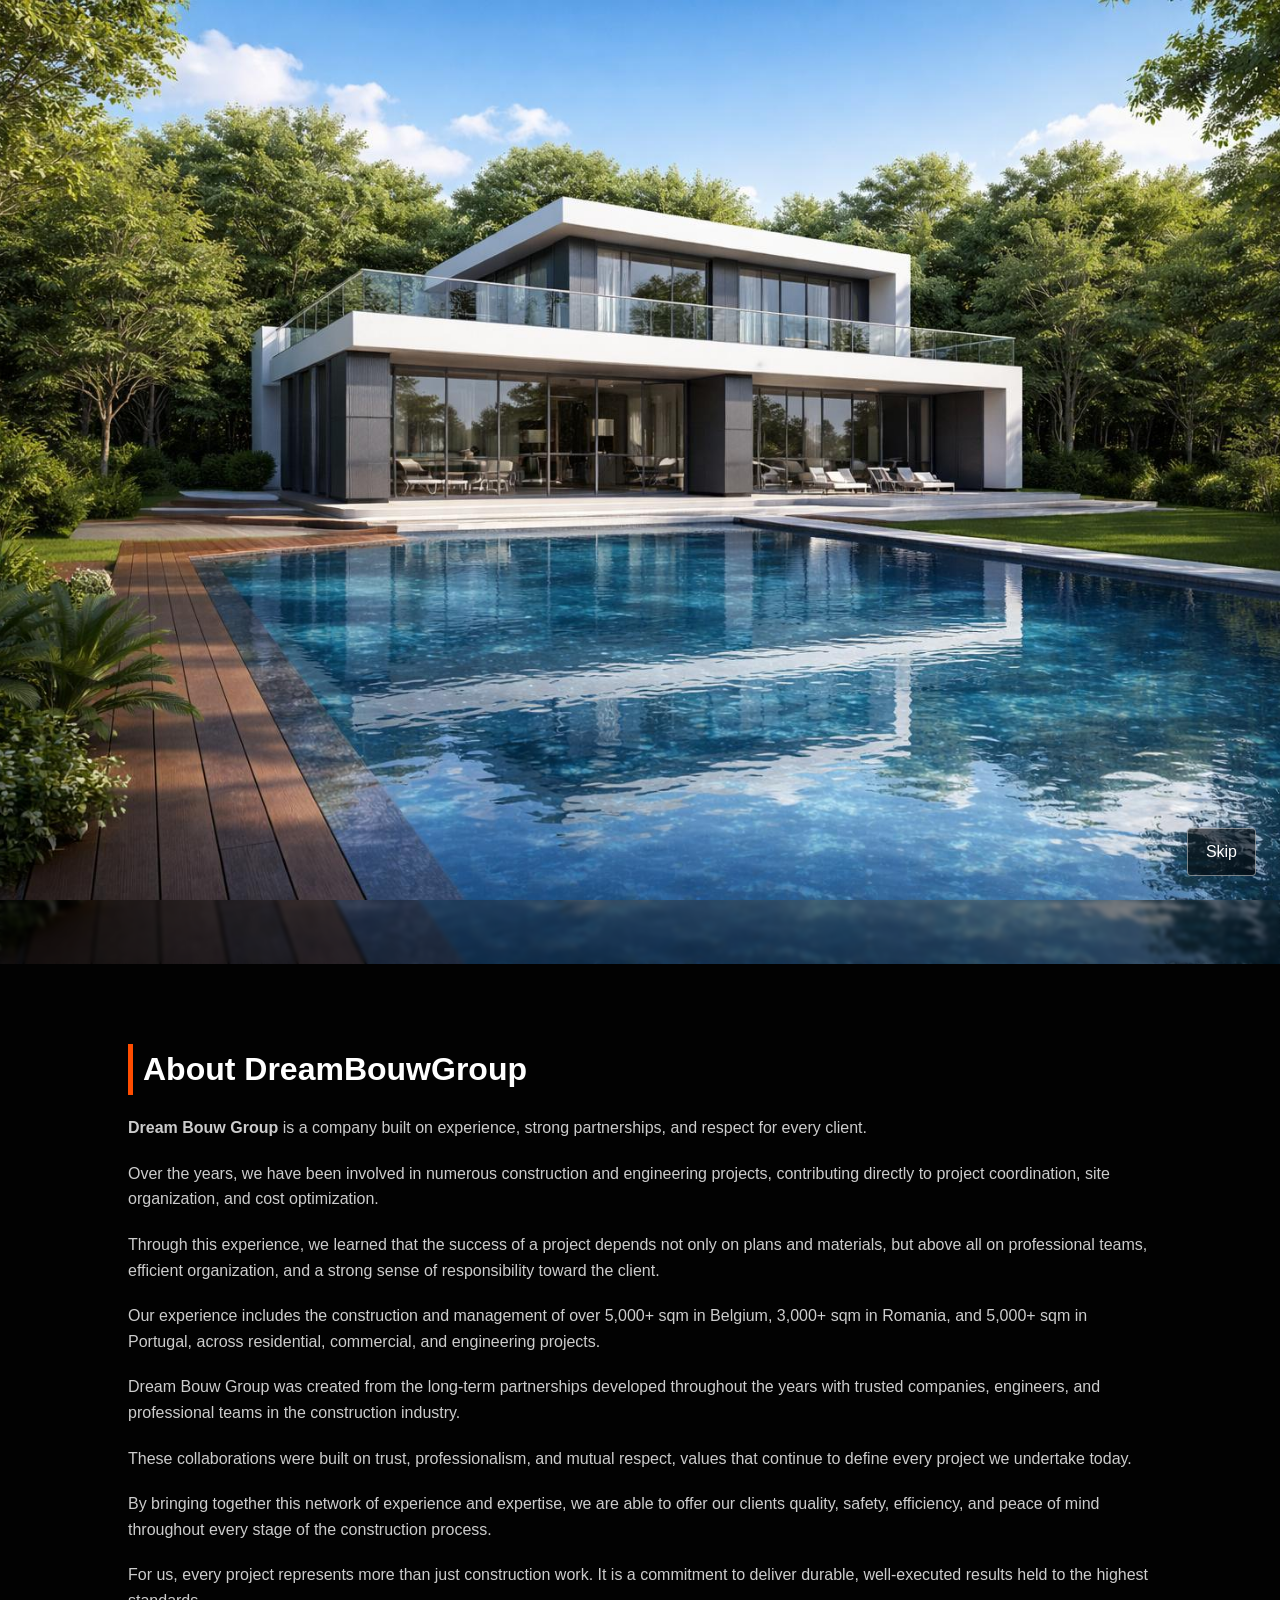
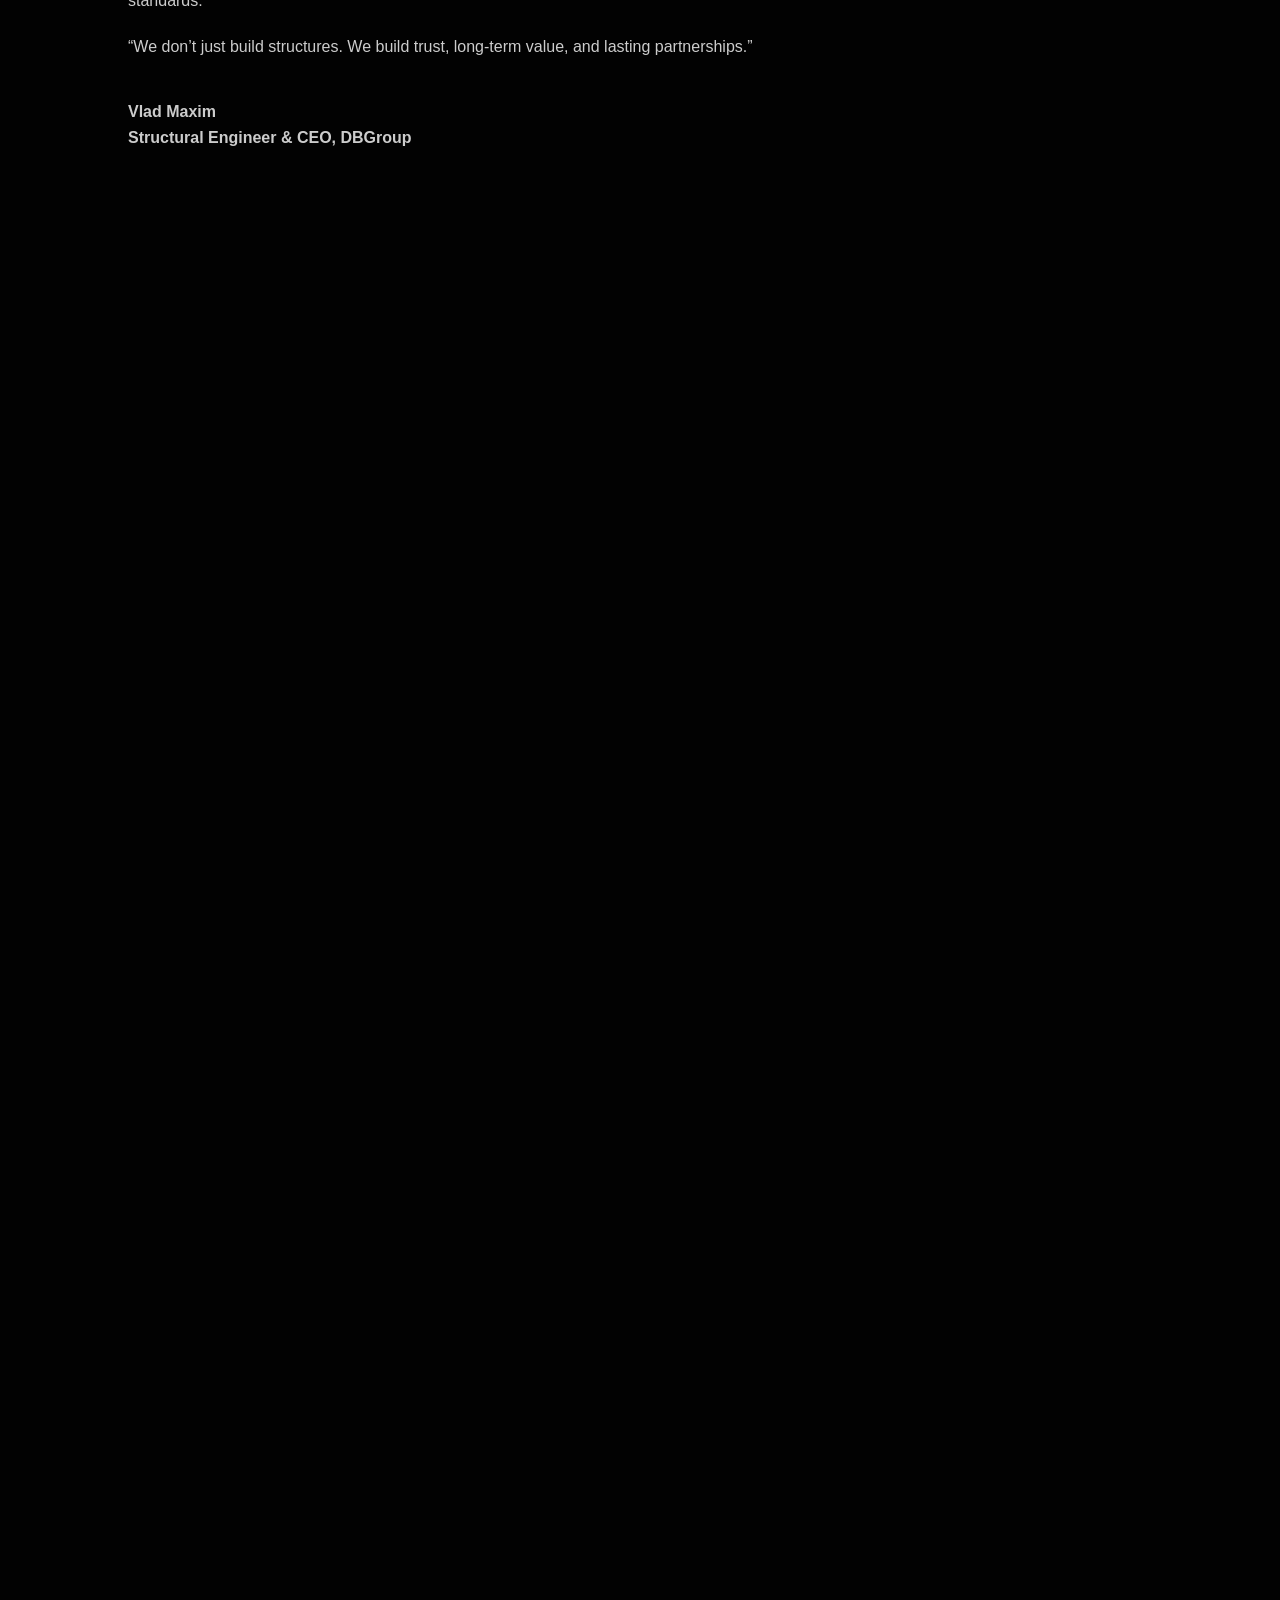
==== commit ae369641: "Improve basic SEO metadata and structure" ====
--- a/index.html
+++ b/index.html
@@ -4,23 +4,23 @@
 <head>
     <meta charset="UTF-8">
     <meta name="viewport" content="width=device-width, initial-scale=1.0">
-    <title>DreamBouw Group</title>
+    <title>DreamBouw Group | Construction, Renovations &amp; LGS in Belgium</title>
     <meta name="description"
-        content="DreamBouw Group delivers construction, renovations, project management, interior design, Garden Living Units, and Light Gauge Steel solutions with durable, professional execution.">
+        content="DreamBouw Group provides construction, renovations, project management, interior design, Garden Living Units, and Light Gauge Steel solutions in Belgium.">
     <link rel="canonical" href="https://dreambouwgroup.com/">
 
     <meta property="og:type" content="website">
-    <meta property="og:title" content="DreamBouw Group">
+    <meta property="og:title" content="DreamBouw Group | Construction, Renovations &amp; LGS in Belgium">
     <meta property="og:description"
-        content="Construction, renovations, project management, interior design, Garden Living Units, and Light Gauge Steel solutions.">
+        content="Construction, renovations, project management, interior design, Garden Living Units, and Light Gauge Steel solutions in Belgium.">
     <meta property="og:url" content="https://dreambouwgroup.com/">
     <meta property="og:image" content="https://dreambouwgroup.com/images/fondo.jpg">
     <meta property="og:site_name" content="DreamBouw Group">
 
     <meta name="twitter:card" content="summary_large_image">
-    <meta name="twitter:title" content="DreamBouw Group">
+    <meta name="twitter:title" content="DreamBouw Group | Construction, Renovations &amp; LGS in Belgium">
     <meta name="twitter:description"
-        content="Construction, renovations, project management, interior design, Garden Living Units, and Light Gauge Steel solutions.">
+        content="Construction, renovations, project management, interior design, Garden Living Units, and Light Gauge Steel solutions in Belgium.">
     <meta name="twitter:image" content="https://dreambouwgroup.com/images/fondo.jpg">
 
     <link rel="preload" href="images/fondo.jpg" as="image">
@@ -43,11 +43,49 @@
             "logo": "https://dreambouwgroup.com/images/logo.jpg",
             "email": "info@dreambouwgroup.com",
             "telephone": "+32494583589",
+            "areaServed": {
+                "@type": "Country",
+                "name": "Belgium"
+            },
             "founder": {
                 "@type": "Person",
                 "name": "Vlad Maxim"
             },
-            "description": "Construction, renovations, project management, interior design, Garden Living Units, and Light Gauge Steel solutions."
+            "description": "Construction, renovations, project management, interior design, Garden Living Units, and Light Gauge Steel solutions in Belgium.",
+            "hasOfferCatalog": {
+                "@type": "OfferCatalog",
+                "name": "Construction services",
+                "itemListElement": [
+                    {
+                        "@type": "Offer",
+                        "itemOffered": {
+                            "@type": "Service",
+                            "name": "Construction"
+                        }
+                    },
+                    {
+                        "@type": "Offer",
+                        "itemOffered": {
+                            "@type": "Service",
+                            "name": "Renovations"
+                        }
+                    },
+                    {
+                        "@type": "Offer",
+                        "itemOffered": {
+                            "@type": "Service",
+                            "name": "Project Management"
+                        }
+                    },
+                    {
+                        "@type": "Offer",
+                        "itemOffered": {
+                            "@type": "Service",
+                            "name": "Light Gauge Steel"
+                        }
+                    }
+                ]
+            }
         }
     </script>
 </head>
@@ -91,11 +129,12 @@
         </div>
     </nav>
 
+    <main id="main-content">
     <!-- HERO -->
     <header class="hero" id="home">
         <div class="overlay">
             <div class="hero-content">
-                <h1 id="hero-text">YOU DREAM IT</h1>
+                <h1 id="hero-text">Construction, Renovations &amp; LGS</h1>
                 <div class="hero-actions">
                     <a class="button button-primary"
                         href="mailto:info@dreambouwgroup.com?subject=Project%20request%20-%20DreamBouw%20Group">Request a
@@ -199,7 +238,7 @@
                     data-images='["images/project1.jpg","images/project1-2.jpg","images/project1-3.jpg","images/project1-4.jpg","images/project2.jpg","images/project2-2.jpg","images/project2-3.jpg","images/project2-4.jpg","images/project3.jpg","images/project3-2.jpg","images/project3-3.jpg","images/project3-4.jpg","images/project4.jpg","images/project4-2.jpg","images/project4-3.jpg","images/project4-4.jpg","images/project5.jpg","images/project5-2.jpg","images/project5-3.jpg"]'
                     data-start-index="0">
                     <button class="project-button" type="button" aria-label="Open construction image 1">
-                        <img src="images/project1.jpg" alt="Construction project image 1" width="1536" height="1152"
+                        <img src="images/project1.jpg" alt="DreamBouw Group construction project photo 1" width="1536" height="1152"
                             loading="lazy" decoding="async">
                     </button>
                 </div>
@@ -208,7 +247,7 @@
                     data-images='["images/project1.jpg","images/project1-2.jpg","images/project1-3.jpg","images/project1-4.jpg","images/project2.jpg","images/project2-2.jpg","images/project2-3.jpg","images/project2-4.jpg","images/project3.jpg","images/project3-2.jpg","images/project3-3.jpg","images/project3-4.jpg","images/project4.jpg","images/project4-2.jpg","images/project4-3.jpg","images/project4-4.jpg","images/project5.jpg","images/project5-2.jpg","images/project5-3.jpg"]'
                     data-start-index="1">
                     <button class="project-button" type="button" aria-label="Open construction image 2">
-                        <img src="images/project1-2.jpg" alt="Construction project image 2" width="1536" height="1152"
+                        <img src="images/project1-2.jpg" alt="DreamBouw Group construction project photo 2" width="1536" height="1152"
                             loading="lazy" decoding="async">
                     </button>
                 </div>
@@ -217,7 +256,7 @@
                     data-images='["images/project1.jpg","images/project1-2.jpg","images/project1-3.jpg","images/project1-4.jpg","images/project2.jpg","images/project2-2.jpg","images/project2-3.jpg","images/project2-4.jpg","images/project3.jpg","images/project3-2.jpg","images/project3-3.jpg","images/project3-4.jpg","images/project4.jpg","images/project4-2.jpg","images/project4-3.jpg","images/project4-4.jpg","images/project5.jpg","images/project5-2.jpg","images/project5-3.jpg"]'
                     data-start-index="2">
                     <button class="project-button" type="button" aria-label="Open construction image 3">
-                        <img src="images/project1-3.jpg" alt="Construction project image 3" width="1536" height="1152"
+                        <img src="images/project1-3.jpg" alt="DreamBouw Group construction project photo 3" width="1536" height="1152"
                             loading="lazy" decoding="async">
                     </button>
                 </div>
@@ -226,7 +265,7 @@
                     data-images='["images/project1.jpg","images/project1-2.jpg","images/project1-3.jpg","images/project1-4.jpg","images/project2.jpg","images/project2-2.jpg","images/project2-3.jpg","images/project2-4.jpg","images/project3.jpg","images/project3-2.jpg","images/project3-3.jpg","images/project3-4.jpg","images/project4.jpg","images/project4-2.jpg","images/project4-3.jpg","images/project4-4.jpg","images/project5.jpg","images/project5-2.jpg","images/project5-3.jpg"]'
                     data-start-index="3">
                     <button class="project-button" type="button" aria-label="Open construction image 4">
-                        <img src="images/project1-4.jpg" alt="Construction project image 4" width="1536" height="1152"
+                        <img src="images/project1-4.jpg" alt="DreamBouw Group construction project photo 4" width="1536" height="1152"
                             loading="lazy" decoding="async">
                     </button>
                 </div>
@@ -235,7 +274,7 @@
                     data-images='["images/project1.jpg","images/project1-2.jpg","images/project1-3.jpg","images/project1-4.jpg","images/project2.jpg","images/project2-2.jpg","images/project2-3.jpg","images/project2-4.jpg","images/project3.jpg","images/project3-2.jpg","images/project3-3.jpg","images/project3-4.jpg","images/project4.jpg","images/project4-2.jpg","images/project4-3.jpg","images/project4-4.jpg","images/project5.jpg","images/project5-2.jpg","images/project5-3.jpg"]'
                     data-start-index="4">
                     <button class="project-button" type="button" aria-label="Open construction image 5">
-                        <img src="images/project2.jpg" alt="Construction project image 5" width="1152" height="1536"
+                        <img src="images/project2.jpg" alt="DreamBouw Group construction project photo 5" width="1152" height="1536"
                             loading="lazy" decoding="async">
                     </button>
                 </div>
@@ -244,7 +283,7 @@
                     data-images='["images/project1.jpg","images/project1-2.jpg","images/project1-3.jpg","images/project1-4.jpg","images/project2.jpg","images/project2-2.jpg","images/project2-3.jpg","images/project2-4.jpg","images/project3.jpg","images/project3-2.jpg","images/project3-3.jpg","images/project3-4.jpg","images/project4.jpg","images/project4-2.jpg","images/project4-3.jpg","images/project4-4.jpg","images/project5.jpg","images/project5-2.jpg","images/project5-3.jpg"]'
                     data-start-index="5">
                     <button class="project-button" type="button" aria-label="Open construction image 6">
-                        <img src="images/project2-2.jpg" alt="Construction project image 6" width="1152" height="1536"
+                        <img src="images/project2-2.jpg" alt="DreamBouw Group construction project photo 6" width="1152" height="1536"
                             loading="lazy" decoding="async">
                     </button>
                 </div>
@@ -253,7 +292,7 @@
                     data-images='["images/project1.jpg","images/project1-2.jpg","images/project1-3.jpg","images/project1-4.jpg","images/project2.jpg","images/project2-2.jpg","images/project2-3.jpg","images/project2-4.jpg","images/project3.jpg","images/project3-2.jpg","images/project3-3.jpg","images/project3-4.jpg","images/project4.jpg","images/project4-2.jpg","images/project4-3.jpg","images/project4-4.jpg","images/project5.jpg","images/project5-2.jpg","images/project5-3.jpg"]'
                     data-start-index="6">
                     <button class="project-button" type="button" aria-label="Open construction image 7">
-                        <img src="images/project2-3.jpg" alt="Construction project image 7" width="1152" height="1536"
+                        <img src="images/project2-3.jpg" alt="DreamBouw Group construction project photo 7" width="1152" height="1536"
                             loading="lazy" decoding="async">
                     </button>
                 </div>
@@ -262,7 +301,7 @@
                     data-images='["images/project1.jpg","images/project1-2.jpg","images/project1-3.jpg","images/project1-4.jpg","images/project2.jpg","images/project2-2.jpg","images/project2-3.jpg","images/project2-4.jpg","images/project3.jpg","images/project3-2.jpg","images/project3-3.jpg","images/project3-4.jpg","images/project4.jpg","images/project4-2.jpg","images/project4-3.jpg","images/project4-4.jpg","images/project5.jpg","images/project5-2.jpg","images/project5-3.jpg"]'
                     data-start-index="7">
                     <button class="project-button" type="button" aria-label="Open construction image 8">
-                        <img src="images/project2-4.jpg" alt="Construction project image 8" width="1152" height="1536"
+                        <img src="images/project2-4.jpg" alt="DreamBouw Group construction project photo 8" width="1152" height="1536"
                             loading="lazy" decoding="async">
                     </button>
                 </div>
@@ -271,7 +310,7 @@
                     data-images='["images/project1.jpg","images/project1-2.jpg","images/project1-3.jpg","images/project1-4.jpg","images/project2.jpg","images/project2-2.jpg","images/project2-3.jpg","images/project2-4.jpg","images/project3.jpg","images/project3-2.jpg","images/project3-3.jpg","images/project3-4.jpg","images/project4.jpg","images/project4-2.jpg","images/project4-3.jpg","images/project4-4.jpg","images/project5.jpg","images/project5-2.jpg","images/project5-3.jpg"]'
                     data-start-index="8">
                     <button class="project-button" type="button" aria-label="Open construction image 9">
-                        <img src="images/project3.jpg" alt="Construction project image 9" width="1536" height="1152"
+                        <img src="images/project3.jpg" alt="DreamBouw Group construction project photo 9" width="1536" height="1152"
                             loading="lazy" decoding="async">
                     </button>
                 </div>
@@ -280,7 +319,7 @@
                     data-images='["images/project1.jpg","images/project1-2.jpg","images/project1-3.jpg","images/project1-4.jpg","images/project2.jpg","images/project2-2.jpg","images/project2-3.jpg","images/project2-4.jpg","images/project3.jpg","images/project3-2.jpg","images/project3-3.jpg","images/project3-4.jpg","images/project4.jpg","images/project4-2.jpg","images/project4-3.jpg","images/project4-4.jpg","images/project5.jpg","images/project5-2.jpg","images/project5-3.jpg"]'
                     data-start-index="9">
                     <button class="project-button" type="button" aria-label="Open construction image 10">
-                        <img src="images/project3-2.jpg" alt="Construction project image 10" width="1536" height="1152"
+                        <img src="images/project3-2.jpg" alt="DreamBouw Group construction project photo 10" width="1536" height="1152"
                             loading="lazy" decoding="async">
                     </button>
                 </div>
@@ -289,7 +328,7 @@
                     data-images='["images/project1.jpg","images/project1-2.jpg","images/project1-3.jpg","images/project1-4.jpg","images/project2.jpg","images/project2-2.jpg","images/project2-3.jpg","images/project2-4.jpg","images/project3.jpg","images/project3-2.jpg","images/project3-3.jpg","images/project3-4.jpg","images/project4.jpg","images/project4-2.jpg","images/project4-3.jpg","images/project4-4.jpg","images/project5.jpg","images/project5-2.jpg","images/project5-3.jpg"]'
                     data-start-index="10">
                     <button class="project-button" type="button" aria-label="Open construction image 11">
-                        <img src="images/project3-3.jpg" alt="Construction project image 11" width="1536" height="1152"
+                        <img src="images/project3-3.jpg" alt="DreamBouw Group construction project photo 11" width="1536" height="1152"
                             loading="lazy" decoding="async">
                     </button>
                 </div>
@@ -298,7 +337,7 @@
                     data-images='["images/project1.jpg","images/project1-2.jpg","images/project1-3.jpg","images/project1-4.jpg","images/project2.jpg","images/project2-2.jpg","images/project2-3.jpg","images/project2-4.jpg","images/project3.jpg","images/project3-2.jpg","images/project3-3.jpg","images/project3-4.jpg","images/project4.jpg","images/project4-2.jpg","images/project4-3.jpg","images/project4-4.jpg","images/project5.jpg","images/project5-2.jpg","images/project5-3.jpg"]'
                     data-start-index="11">
                     <button class="project-button" type="button" aria-label="Open construction image 12">
-                        <img src="images/project3-4.jpg" alt="Construction project image 12" width="1536" height="1152"
+                        <img src="images/project3-4.jpg" alt="DreamBouw Group construction project photo 12" width="1536" height="1152"
                             loading="lazy" decoding="async">
                     </button>
                 </div>
@@ -307,7 +346,7 @@
                     data-images='["images/project1.jpg","images/project1-2.jpg","images/project1-3.jpg","images/project1-4.jpg","images/project2.jpg","images/project2-2.jpg","images/project2-3.jpg","images/project2-4.jpg","images/project3.jpg","images/project3-2.jpg","images/project3-3.jpg","images/project3-4.jpg","images/project4.jpg","images/project4-2.jpg","images/project4-3.jpg","images/project4-4.jpg","images/project5.jpg","images/project5-2.jpg","images/project5-3.jpg"]'
                     data-start-index="12">
                     <button class="project-button" type="button" aria-label="Open construction image 13">
-                        <img src="images/project4.jpg" alt="Construction project image 13" width="1536" height="1152"
+                        <img src="images/project4.jpg" alt="DreamBouw Group construction project photo 13" width="1536" height="1152"
                             loading="lazy" decoding="async">
                     </button>
                 </div>
@@ -316,7 +355,7 @@
                     data-images='["images/project1.jpg","images/project1-2.jpg","images/project1-3.jpg","images/project1-4.jpg","images/project2.jpg","images/project2-2.jpg","images/project2-3.jpg","images/project2-4.jpg","images/project3.jpg","images/project3-2.jpg","images/project3-3.jpg","images/project3-4.jpg","images/project4.jpg","images/project4-2.jpg","images/project4-3.jpg","images/project4-4.jpg","images/project5.jpg","images/project5-2.jpg","images/project5-3.jpg"]'
                     data-start-index="13">
                     <button class="project-button" type="button" aria-label="Open construction image 14">
-                        <img src="images/project4-2.jpg" alt="Construction project image 14" width="1536" height="1152"
+                        <img src="images/project4-2.jpg" alt="DreamBouw Group construction project photo 14" width="1536" height="1152"
                             loading="lazy" decoding="async">
                     </button>
                 </div>
@@ -325,7 +364,7 @@
                     data-images='["images/project1.jpg","images/project1-2.jpg","images/project1-3.jpg","images/project1-4.jpg","images/project2.jpg","images/project2-2.jpg","images/project2-3.jpg","images/project2-4.jpg","images/project3.jpg","images/project3-2.jpg","images/project3-3.jpg","images/project3-4.jpg","images/project4.jpg","images/project4-2.jpg","images/project4-3.jpg","images/project4-4.jpg","images/project5.jpg","images/project5-2.jpg","images/project5-3.jpg"]'
                     data-start-index="14">
                     <button class="project-button" type="button" aria-label="Open construction image 15">
-                        <img src="images/project4-3.jpg" alt="Construction project image 15" width="1536" height="1152"
+                        <img src="images/project4-3.jpg" alt="DreamBouw Group construction project photo 15" width="1536" height="1152"
                             loading="lazy" decoding="async">
                     </button>
                 </div>
@@ -334,7 +373,7 @@
                     data-images='["images/project1.jpg","images/project1-2.jpg","images/project1-3.jpg","images/project1-4.jpg","images/project2.jpg","images/project2-2.jpg","images/project2-3.jpg","images/project2-4.jpg","images/project3.jpg","images/project3-2.jpg","images/project3-3.jpg","images/project3-4.jpg","images/project4.jpg","images/project4-2.jpg","images/project4-3.jpg","images/project4-4.jpg","images/project5.jpg","images/project5-2.jpg","images/project5-3.jpg"]'
                     data-start-index="15">
                     <button class="project-button" type="button" aria-label="Open construction image 16">
-                        <img src="images/project4-4.jpg" alt="Construction project image 16" width="1536" height="1152"
+                        <img src="images/project4-4.jpg" alt="DreamBouw Group construction project photo 16" width="1536" height="1152"
                             loading="lazy" decoding="async">
                     </button>
                 </div>
@@ -343,7 +382,7 @@
                     data-images='["images/project1.jpg","images/project1-2.jpg","images/project1-3.jpg","images/project1-4.jpg","images/project2.jpg","images/project2-2.jpg","images/project2-3.jpg","images/project2-4.jpg","images/project3.jpg","images/project3-2.jpg","images/project3-3.jpg","images/project3-4.jpg","images/project4.jpg","images/project4-2.jpg","images/project4-3.jpg","images/project4-4.jpg","images/project5.jpg","images/project5-2.jpg","images/project5-3.jpg"]'
                     data-start-index="16">
                     <button class="project-button" type="button" aria-label="Open construction image 17">
-                        <img src="images/project5.jpg" alt="Construction project image 17" width="1536" height="1152"
+                        <img src="images/project5.jpg" alt="DreamBouw Group construction project photo 17" width="1536" height="1152"
                             loading="lazy" decoding="async">
                     </button>
                 </div>
@@ -352,7 +391,7 @@
                     data-images='["images/project1.jpg","images/project1-2.jpg","images/project1-3.jpg","images/project1-4.jpg","images/project2.jpg","images/project2-2.jpg","images/project2-3.jpg","images/project2-4.jpg","images/project3.jpg","images/project3-2.jpg","images/project3-3.jpg","images/project3-4.jpg","images/project4.jpg","images/project4-2.jpg","images/project4-3.jpg","images/project4-4.jpg","images/project5.jpg","images/project5-2.jpg","images/project5-3.jpg"]'
                     data-start-index="17">
                     <button class="project-button" type="button" aria-label="Open construction image 18">
-                        <img src="images/project5-2.jpg" alt="Construction project image 18" width="1536" height="1152"
+                        <img src="images/project5-2.jpg" alt="DreamBouw Group construction project photo 18" width="1536" height="1152"
                             loading="lazy" decoding="async">
                     </button>
                 </div>
@@ -361,7 +400,7 @@
                     data-images='["images/project1.jpg","images/project1-2.jpg","images/project1-3.jpg","images/project1-4.jpg","images/project2.jpg","images/project2-2.jpg","images/project2-3.jpg","images/project2-4.jpg","images/project3.jpg","images/project3-2.jpg","images/project3-3.jpg","images/project3-4.jpg","images/project4.jpg","images/project4-2.jpg","images/project4-3.jpg","images/project4-4.jpg","images/project5.jpg","images/project5-2.jpg","images/project5-3.jpg"]'
                     data-start-index="18">
                     <button class="project-button" type="button" aria-label="Open construction image 19">
-                        <img src="images/project5-3.jpg" alt="Construction project image 19" width="1536" height="1152"
+                        <img src="images/project5-3.jpg" alt="DreamBouw Group construction project photo 19" width="1536" height="1152"
                             loading="lazy" decoding="async">
                     </button>
                 </div>
@@ -517,6 +556,7 @@
             </div>
         </div>
     </section>
+    </main>
 
     <footer class="site-footer">
         <div class="container">
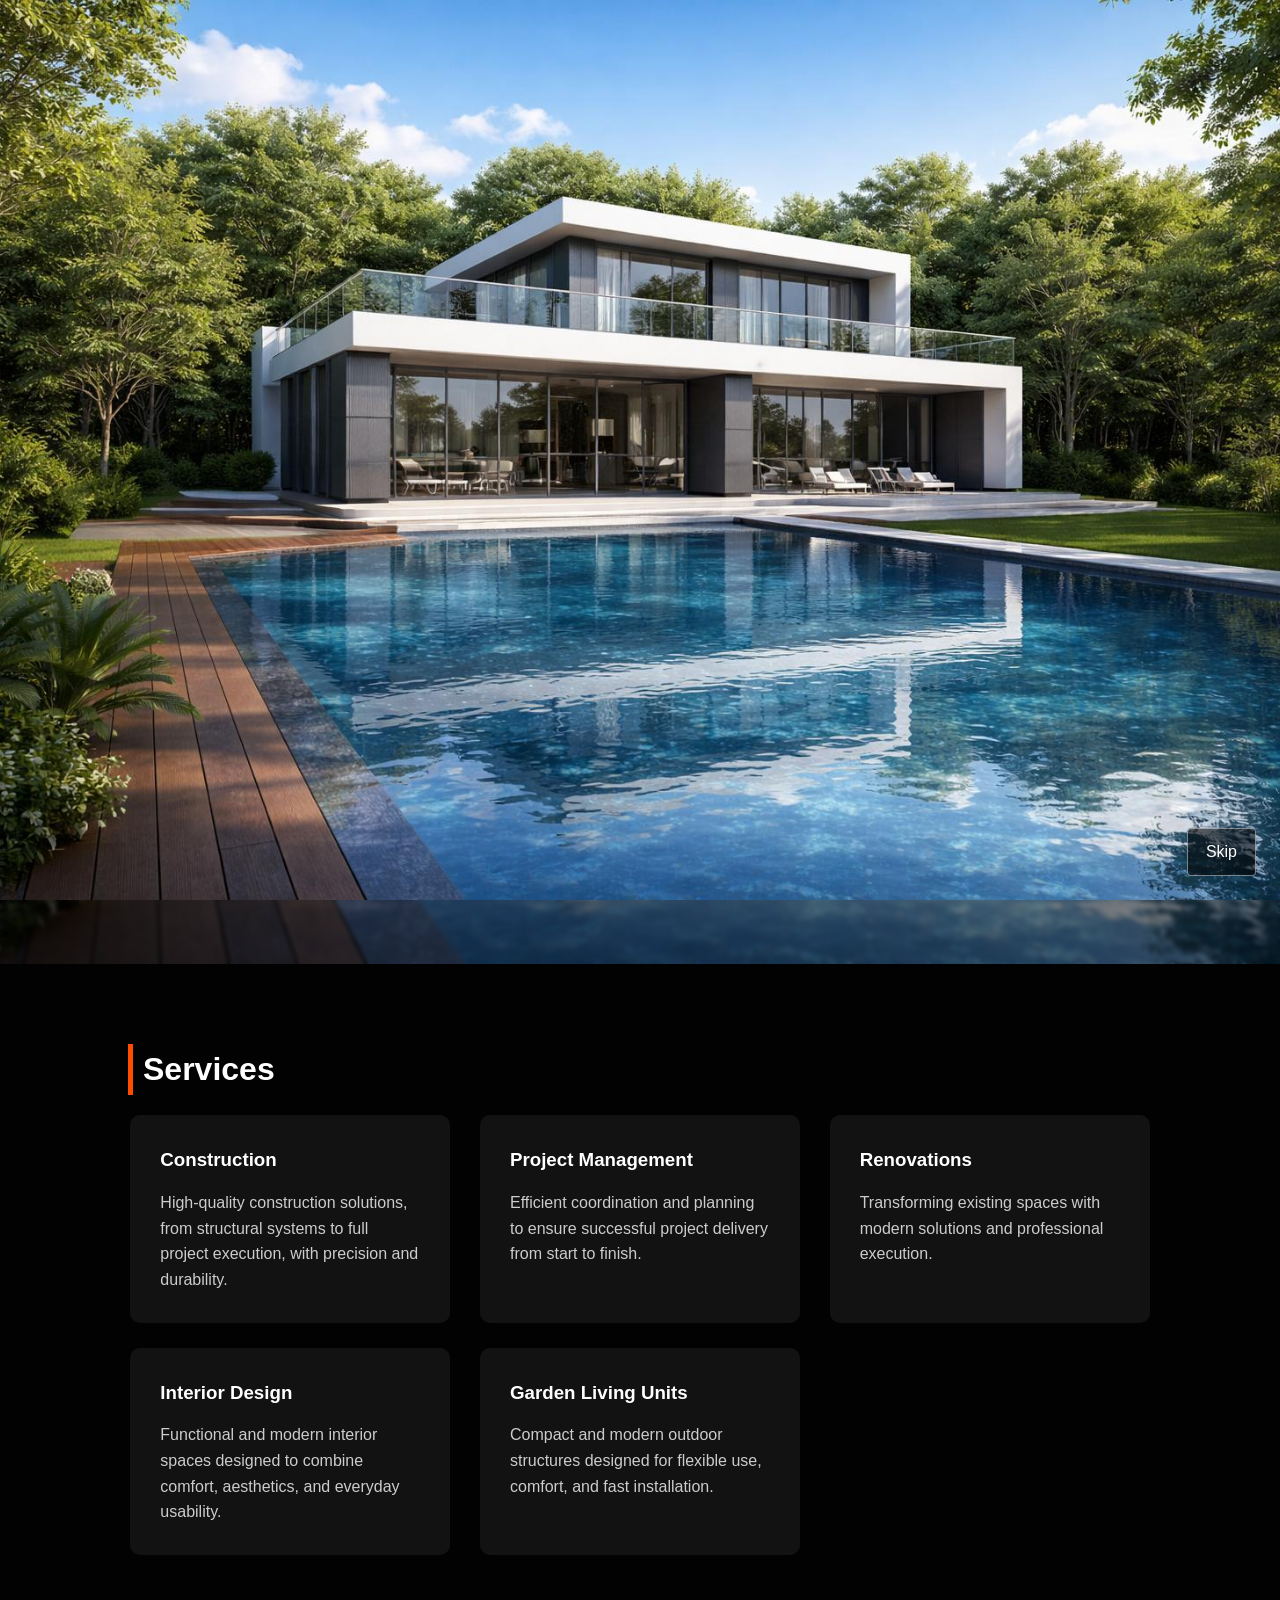
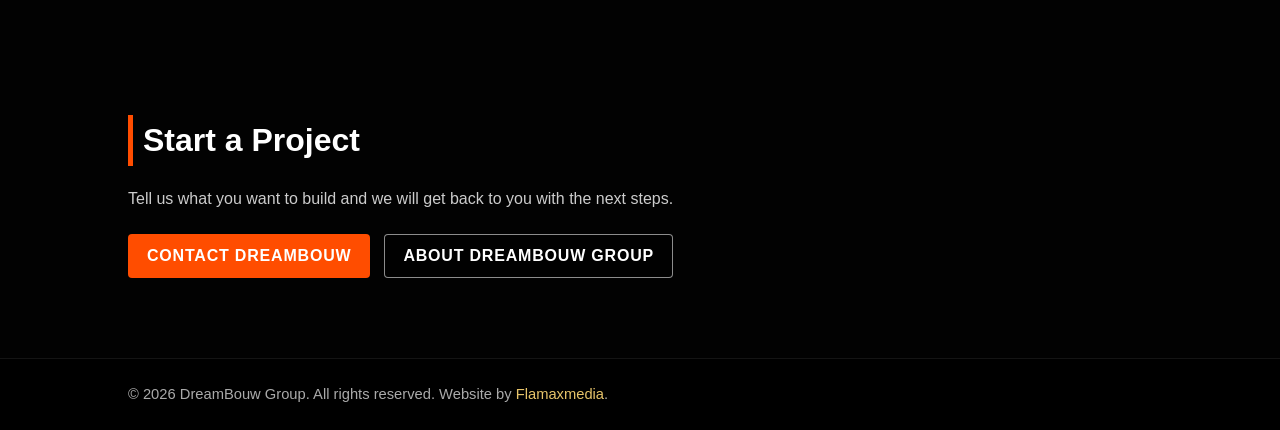
==== commit 64983da6: "Split site sections into static pages" ====
--- a/index.html
+++ b/index.html
@@ -101,7 +101,7 @@
     <!-- NAVBAR -->
     <nav class="navbar">
         <div class="logo">
-            <a href="#home" class="logo-text">
+            <a href="index.html" class="logo-text">
                 <span class="logo-silver">DREAM</span>
                 <span class="logo-gold">BOUW GROUP</span>
             </a>
@@ -113,12 +113,12 @@
         </button>
 
         <ul class="nav-links" id="nav-links">
-            <li><a href="#home">Home</a></li>
-            <li><a href="#about">About</a></li>
-            <li><a href="#services">Services</a></li>
-            <li><a href="#lgs">LGS</a></li>
-            <li><a href="#collaborators">Collaborators</a></li>
-            <li><a href="#contact">Contact</a></li>
+            <li><a href="index.html">Home</a></li>
+            <li><a href="about.html">About</a></li>
+            <li><a href="services.html">Services</a></li>
+            <li><a href="lgs.html">LGS</a></li>
+            <li><a href="collaborators.html">Collaborators</a></li>
+            <li><a href="contact.html">Contact</a></li>
         </ul>
 
         <div class="language-switcher" aria-label="Choose language">
@@ -144,45 +144,6 @@
         </div>
     </header>
 
-    <!-- ABOUT -->
-    <section id="about" class="about">
-        <div class="container">
-            <h2>About DreamBouwGroup</h2>
-
-            <p><strong>Dream Bouw Group</strong> is a company built on experience, strong partnerships, and respect for
-                every client.</p>
-
-            <p>Over the years, we have been involved in numerous construction and engineering projects, contributing
-                directly to project coordination, site organization, and cost optimization.</p>
-
-            <p>Through this experience, we learned that the success of a project depends not only on plans and materials,
-                but above all on professional teams, efficient organization, and a strong sense of responsibility toward
-                the client.</p>
-
-            <p>Our experience includes the construction and management of over 5,000+ sqm in Belgium, 3,000+ sqm in
-                Romania, and 5,000+ sqm in Portugal, across residential, commercial, and engineering projects.</p>
-
-            <p>Dream Bouw Group was created from the long-term partnerships developed throughout the years with trusted
-                companies, engineers, and professional teams in the construction industry.</p>
-
-            <p>These collaborations were built on trust, professionalism, and mutual respect, values that continue to
-                define every project we undertake today.</p>
-
-            <p>By bringing together this network of experience and expertise, we are able to offer our clients quality,
-                safety, efficiency, and peace of mind throughout every stage of the construction process.</p>
-
-            <p>For us, every project represents more than just construction work. It is a commitment to deliver durable,
-                well-executed results held to the highest standards.</p>
-
-            <p>&ldquo;We don&rsquo;t just build structures. We build trust, long-term value, and lasting partnerships.&rdquo;</p>
-
-            <p class="firma">
-                Vlad Maxim<br>
-                Structural Engineer & CEO, DBGroup
-            </p>
-        </div>
-    </section>
-
     <!-- SERVICES -->
     <section id="services" class="section services">
         <div class="container">
@@ -190,30 +151,30 @@
 
             <div class="services-grid">
 
-                <a class="service-card service-link" href="#construction">
+                <a class="service-card service-link" href="construction.html">
                     <h3>Construction</h3>
                     <p>High-quality construction solutions, from structural systems to full project execution, with
                         precision and durability.</p>
                 </a>
 
-                <a class="service-card service-link" href="#project-management">
+                <a class="service-card service-link" href="project-management.html">
                     <h3>Project Management</h3>
                     <p>Efficient coordination and planning to ensure successful project delivery from start to finish.
                     </p>
                 </a>
 
-                <a class="service-card service-link" href="#renovations">
+                <a class="service-card service-link" href="renovations.html">
                     <h3>Renovations</h3>
                     <p>Transforming existing spaces with modern solutions and professional execution.</p>
                 </a>
 
-                <a class="service-card service-link" href="#interior-design">
+                <a class="service-card service-link" href="interior-design.html">
                     <h3>Interior Design</h3>
                     <p>Functional and modern interior spaces designed to combine comfort, aesthetics, and everyday
                         usability.</p>
                 </a>
 
-                <a class="service-card service-link" href="#garden-living-units">
+                <a class="service-card service-link" href="garden-living-units.html">
                     <h3>Garden Living Units</h3>
                     <p>Compact and modern outdoor structures designed for flexible use, comfort, and fast installation.
                     </p>
@@ -223,6 +184,18 @@
         </div>
     </section>
 
+    <section class="section contact">
+        <div class="container">
+            <h2>Start a Project</h2>
+            <p>Tell us what you want to build and we will get back to you with the next steps.</p>
+            <div class="contact-actions">
+                <a class="button button-primary" href="contact.html">Contact DreamBouw</a>
+                <a class="button button-secondary" href="about.html">About DreamBouw Group</a>
+            </div>
+        </div>
+    </section>
+
+    <div hidden>
     <!-- CONSTRUCTION -->
     <section id="construction" class="service-detail">
         <div class="container">
@@ -556,6 +529,7 @@
             </div>
         </div>
     </section>
+    </div>
     </main>
 
     <footer class="site-footer">
--- a/style.css
+++ b/style.css
@@ -361,6 +361,35 @@
     contain-intrinsic-size: 700px;
 }
 
+.page-section {
+    min-height: calc(100vh - 64px);
+    padding-top: 96px;
+}
+
+.page-title {
+    font-size: clamp(2.2rem, 4vw, 4.2rem);
+    line-height: 1.05;
+    margin-bottom: 18px;
+    max-width: 980px;
+}
+
+.page-lead {
+    max-width: 880px;
+    margin-bottom: 30px;
+    color: #ddd;
+    font-size: 1.08rem;
+}
+
+.text-link {
+    color: #e7c46a;
+    text-decoration: none;
+}
+
+.text-link:hover,
+.text-link:focus-visible {
+    text-decoration: underline;
+}
+
 /* TITULOS */
 h2 {
     font-size: 2rem;
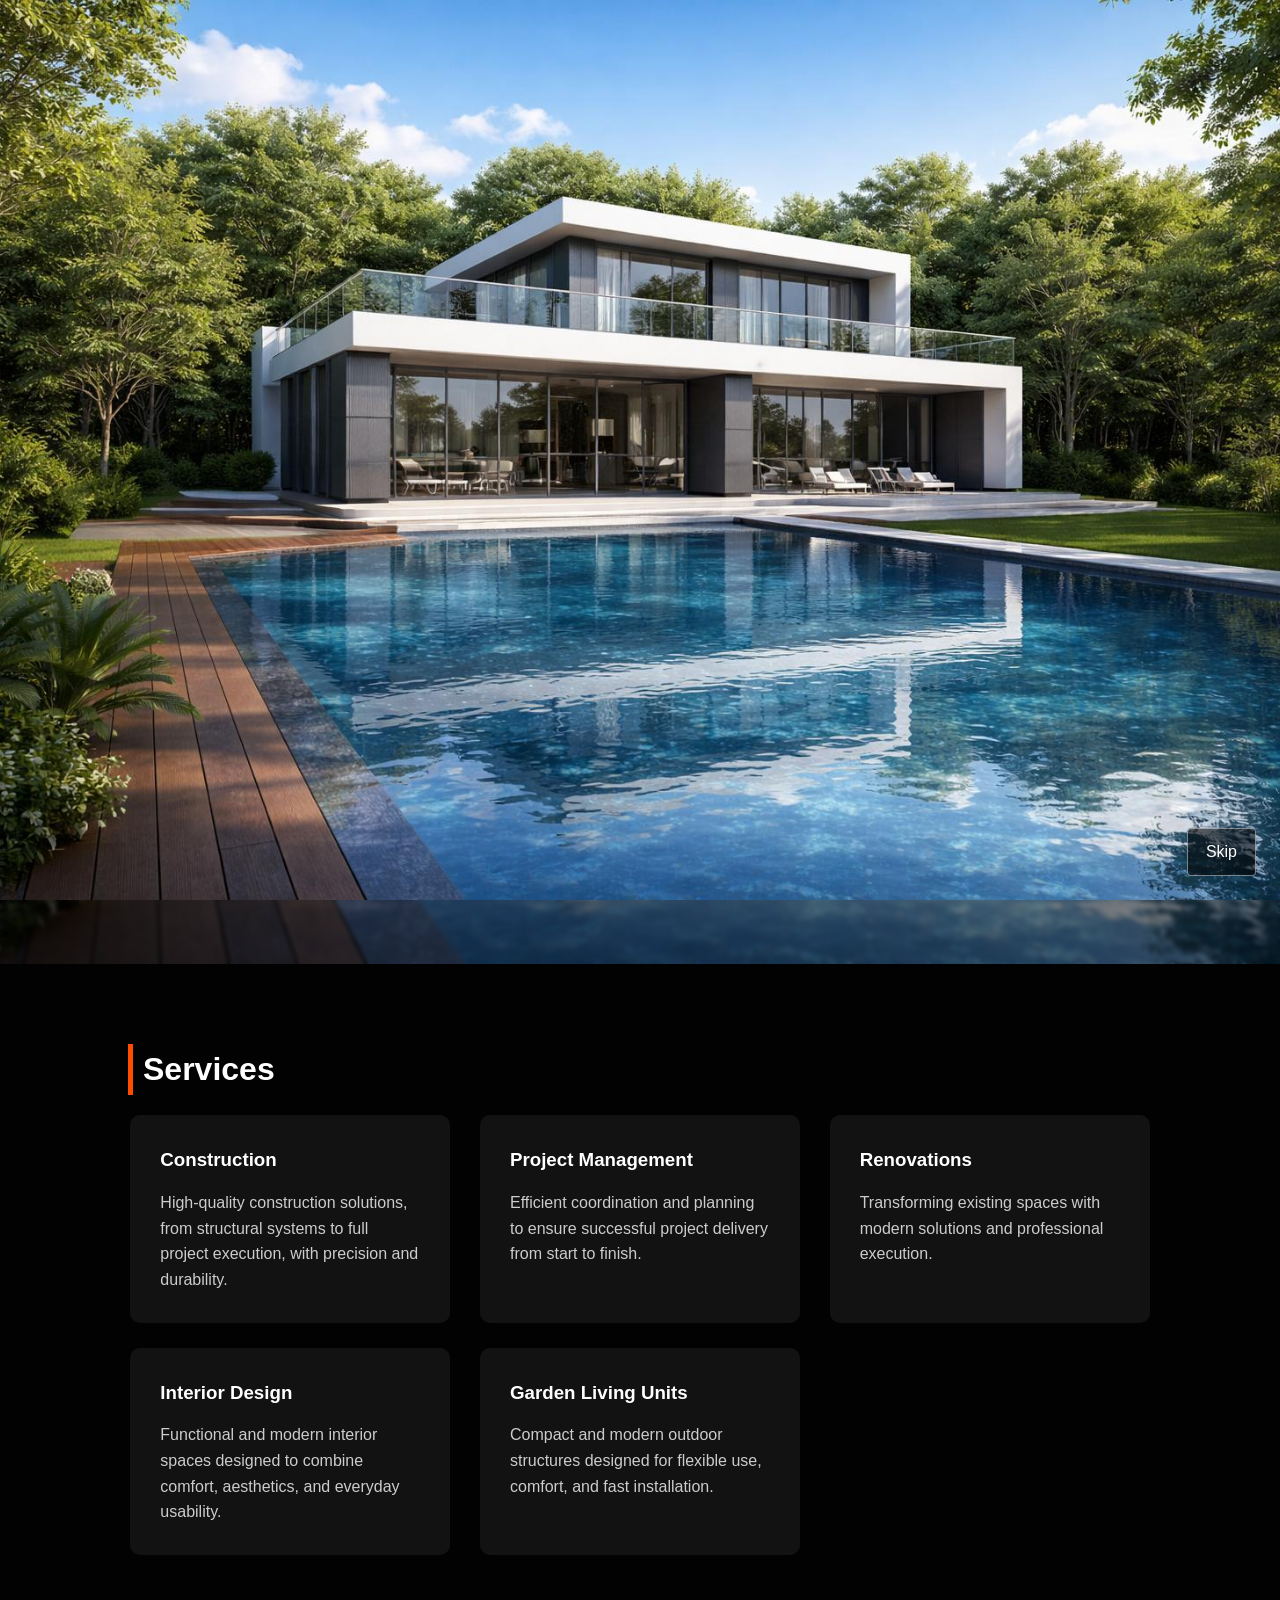
==== commit 752e96cf: "Add Unicrotarex collaborator" ====
--- a/index.html
+++ b/index.html
@@ -507,8 +507,13 @@
 
             <div class="collaborators-grid">
                 <a class="collaborator-logo" href="https://flamaxmedia.es" target="_blank" rel="noopener noreferrer"
-                    aria-label="Visit Flamaxmedia website">
+                    data-company="Flamaxmedia" aria-label="Visit Flamaxmedia website">
                     <img src="images/collaborators/flamaxmedia-logo.png" alt="Flamaxmedia logo" loading="lazy"
+                        decoding="async">
+                </a>
+                <a class="collaborator-logo" href="https://www.unicrotarex.ro" target="_blank" rel="noopener noreferrer"
+                    data-company="Unicrotarex" aria-label="Visit Unicrotarex website">
+                    <img src="images/collaborators/Logo_UnicRotarex®.png" alt="Unicrotarex logo" loading="lazy"
                         decoding="async">
                 </a>
             </div>
